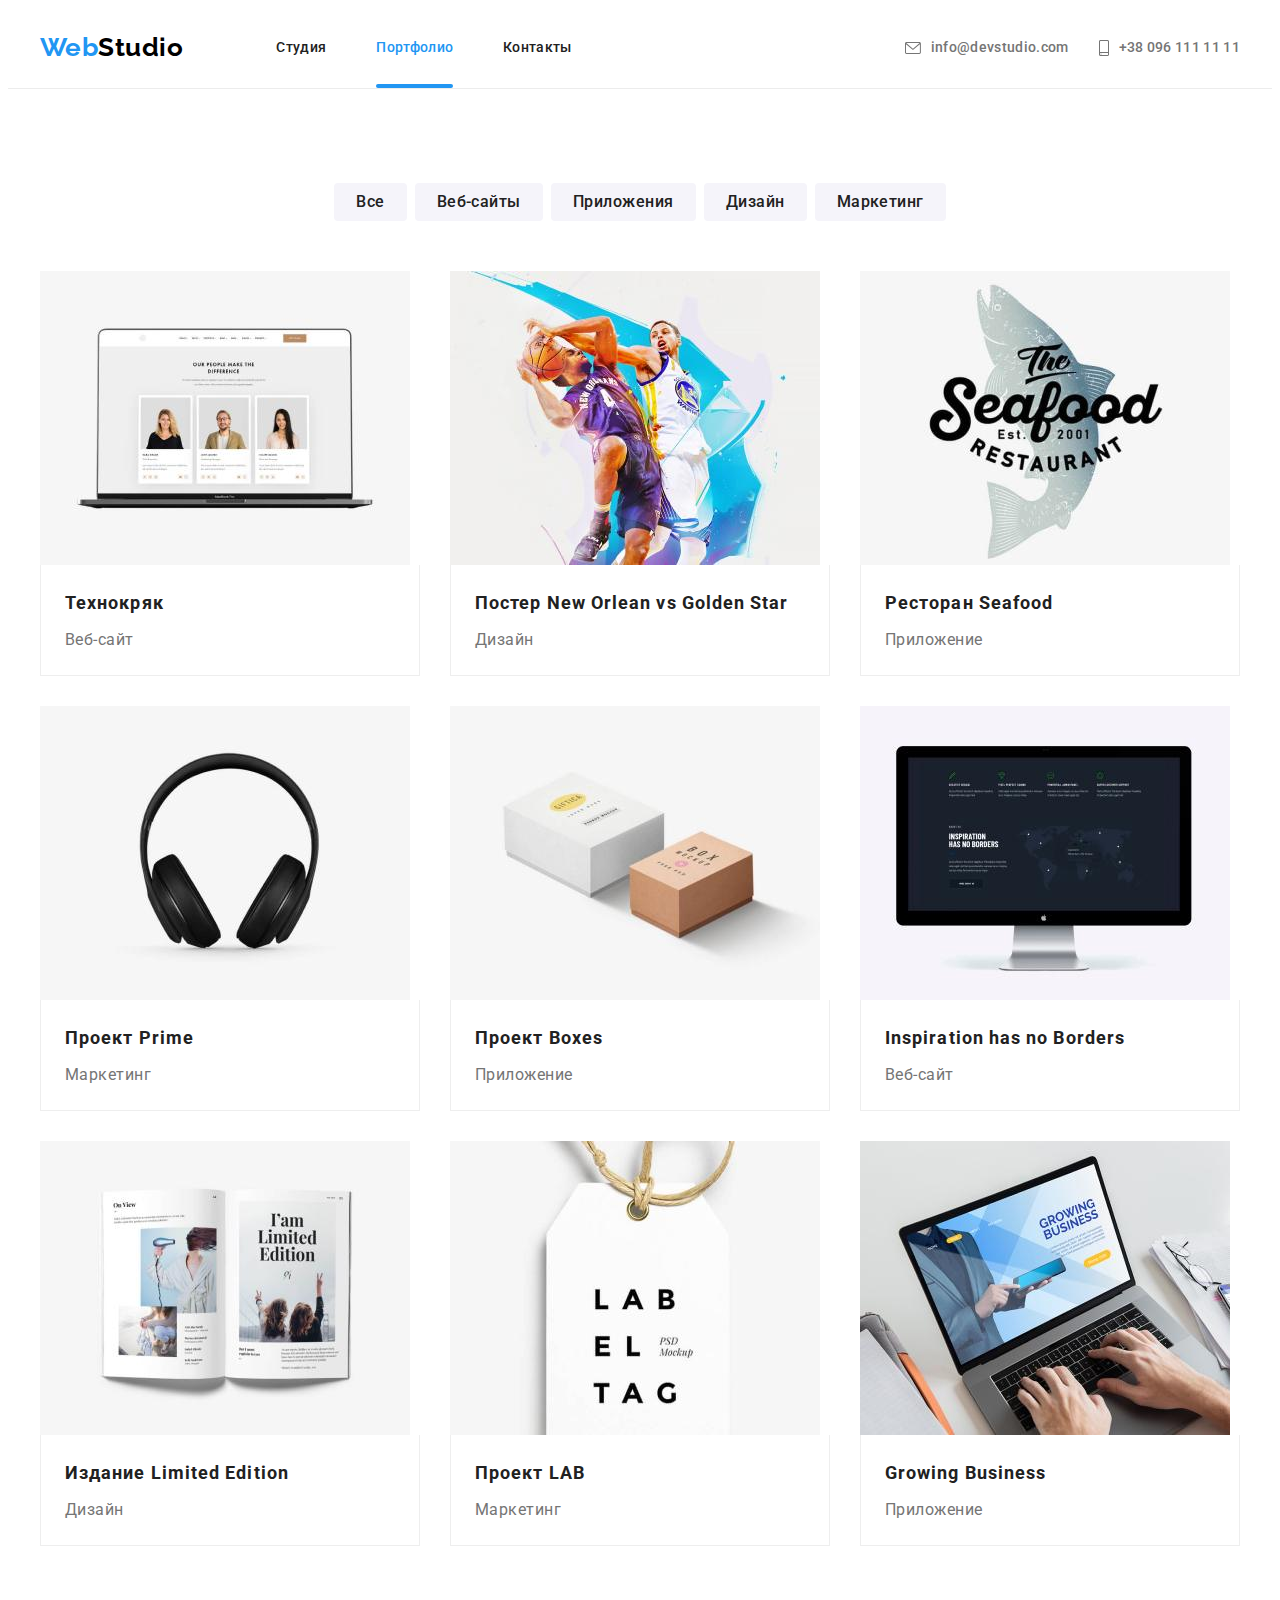
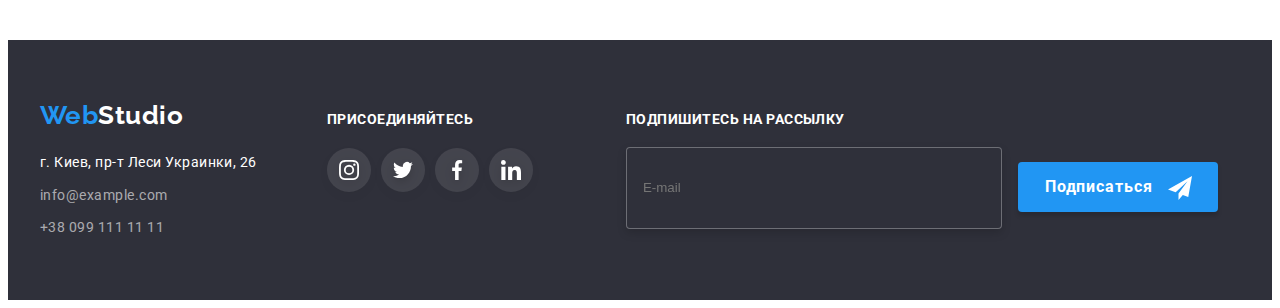
==== portfolio.html @ c78af111 "Добавлены стартовые файлы проекта" ====
<!DOCTYPE html>
<html lang="ru">
  <head>
    <meta charset="UTF-8" />
    <meta http-equiv="X-UA-Compatible" content="IE=edge" />
    <meta name="viewport" content="width=device-width, initial-scale=1.0" />
    <title>Portfolio</title>

    <link rel="preconnect" href="https://fonts.googleapis.com" />
    <link rel="preconnect" href="https://fonts.gstatic.com" crossorigin />
    <link
      href="https://fonts.googleapis.com/css2?family=Raleway:wght@700&family=Roboto:wght@400;500;700;900&display=swap"
      rel="stylesheet"
    />
    <link
      rel="stylesheet"
      href="https://cdnjs.cloudflare.com/ajax/libs/modern-normalize/1.1.0/modern-normalize.min.css"
      integrity="sha512-wpPYUAdjBVSE4KJnH1VR1HeZfpl1ub8YT/NKx4PuQ5NmX2tKuGu6U/JRp5y+Y8XG2tV+wKQpNHVUX03MfMFn9Q=="
      crossorigin="anonymous"
      referrerpolicy="no-referrer"
    />
    <link rel="stylesheet" href="./css/main.min.css" />
  </head>

  <body>
    <!--Header section-->
    <header class="header">
      <div class="header__container container">
        <!--Navbar-->
        <nav class="header__nav">
          <a class="logo" href="./index.html" lang="en"
            >Web<span class="logo__span">Studio</span></a
          >

          <ul class="site-nav">
            <li class="site-nav__item">
              <a class="site-nav__link" href="./index.html">Студия</a>
            </li>

            <li class="site-nav__item">
              <a
                class="site-nav__link site-nav__link--current"
                href="./portfolio.html"
                >Портфолио</a
              >
            </li>

            <li class="site-nav__item">
              <a class="site-nav__link" href="">Контакты</a>
            </li>
          </ul>
        </nav>
        <!--Header contacts-->
        <ul class="contacts">
          <li class="contacts__item">
            <a class="contacts__link" href="mailto:info@devstudio.com">
              <svg class="contacts__icon" width="16" height="12">
                <use href="./images/icons.svg#icon-envelope"></use>
              </svg>
              info@devstudio.com
            </a>
          </li>

          <li class="contacts__item">
            <a class="contacts__link" href="tel:+380961111111">
              <svg class="contacts__icon" width="10" height="16">
                <use href="./images/icons.svg#icon-smartphone"></use>
              </svg>
              +38 096 111 11 11</a
            >
          </li>
        </ul>
      </div>
    </header>

    <!--Main-->
    <main>
      <section class="section">
        <div class="container">
          <h1 class="section__title section__title--hidden">Портфолио</h1>

          <ul class="filters">
            <li class="filters__item">
              <button type="button" class="filters__btn">Все</button>
            </li>

            <li class="filters__item">
              <button type="button" class="filters__btn">Веб-сайты</button>
            </li>

            <li class="filters__item">
              <button type="button" class="filters__btn">Приложения</button>
            </li>

            <li class="filters__item">
              <button type="button" class="filters__btn">Дизайн</button>
            </li>

            <li class="filters__item">
              <button type="button" class="filters__btn">Маркетинг</button>
            </li>
          </ul>

          <ul class="card-set">
            <li class="card-set__item">
              <a class="card-set__link" href="#">
                <article class="card">
                  <div class="card__thumb">
                    <img
                      src="./images/technokriak.jpg"
                      alt="Ноутбук, демонстрирующий веб-сайт"
                      width="370"
                      height="294"
                    />
                    <div class="card__overlay">
                      <p>
                        Технокряк это современная площадка распространения
                        коронавируса. Компании используют эту платформу для
                        цифрового шпионажа и атак на защищённые сервера
                        конкурентов.
                      </p>
                    </div>
                  </div>

                  <div class="card__meta">
                    <h2 class="card__project-name">Технокряк</h2>
                    <p class="card__project-type">Веб-сайт</p>
                  </div>
                </article>
              </a>
            </li>

            <li class="card-set__item">
              <a class="card-set__link" href="#">
                <article class="card">
                  <div class="card__thumb">
                    <img
                      src="./images/poster.jpg"
                      alt="Постер с баскетболистами"
                      width="370"
                      height="294"
                    />
                    <div class="card__overlay">
                      <p>
                        Технокряк это современная площадка распространения
                        коронавируса. Компании используют эту платформу для
                        цифрового шпионажа и атак на защищённые сервера
                        конкурентов.
                      </p>
                    </div>
                  </div>

                  <div class="card__meta">
                    <h2 class="card__project-name">
                      Постер New Orlean vs Golden Star
                    </h2>
                    <p class="card__project-type">Дизайн</p>
                  </div>
                </article>
              </a>
            </li>

            <li class="card-set__item">
              <a class="card-set__link" href="#">
                <article class="card">
                  <div class="card__thumb">
                    <img
                      src="./images/seafood_restaurant.jpg"
                      alt="Эмблема ресторана Seafood"
                      width="370"
                      height="294"
                    />
                    <div class="card__overlay">
                      <p>
                        Технокряк это современная площадка распространения
                        коронавируса. Компании используют эту платформу для
                        цифрового шпионажа и атак на защищённые сервера
                        конкурентов.
                      </p>
                    </div>
                  </div>

                  <div class="card__meta">
                    <h2 class="card__project-name">Ресторан Seafood</h2>
                    <p class="card__project-type">Приложение</p>
                  </div>
                </article>
              </a>
            </li>

            <li class="card-set__item">
              <a class="card-set__link" href="#">
                <article class="card">
                  <div class="card__thumb">
                    <img
                      src="./images/haedphones.jpg"
                      alt="Мониторные наушники"
                      width="370"
                      height="294"
                    />
                    <div class="card__overlay">
                      <p>
                        Технокряк это современная площадка распространения
                        коронавируса. Компании используют эту платформу для
                        цифрового шпионажа и атак на защищённые сервера
                        конкурентов.
                      </p>
                    </div>
                  </div>

                  <div class="card__meta">
                    <h2 class="card__project-name">Проект Prime</h2>
                    <p class="card__project-type">Маркетинг</p>
                  </div>
                </article>
              </a>
            </li>

            <li class="card-set__item">
              <a class="card-set__link" href="#">
                <article class="card">
                  <div class="card__thumb">
                    <img
                      src="./images/boxes.jpg"
                      alt="Сет из коробок"
                      width="370"
                      height="294"
                    />
                    <div class="card__overlay">
                      <p>
                        Технокряк это современная площадка распространения
                        коронавируса. Компании используют эту платформу для
                        цифрового шпионажа и атак на защищённые сервера
                        конкурентов.
                      </p>
                    </div>
                  </div>

                  <div class="card__meta">
                    <h2 class="card__project-name">Проект Boxes</h2>
                    <p class="card__project-type">Приложение</p>
                  </div>
                </article>
              </a>
            </li>

            <li class="card-set__item">
              <a class="card-set__link" href="#">
                <article class="card">
                  <div class="card__thumb">
                    <img
                      src="./images/display.jpg"
                      alt="Беспроводной монитор Apple"
                      width="370"
                      height="294"
                    />
                    <div class="card__overlay">
                      <p>
                        Технокряк это современная площадка распространения
                        коронавируса. Компании используют эту платформу для
                        цифрового шпионажа и атак на защищённые сервера
                        конкурентов.
                      </p>
                    </div>
                  </div>

                  <div class="card__meta">
                    <h2 class="card__project-name">
                      Inspiration has no Borders
                    </h2>
                    <p class="card__project-type">Веб-сайт</p>
                  </div>
                </article>
              </a>
            </li>

            <li class="card-set__item">
              <a class="card-set__link" href="#">
                <article class="card">
                  <div class="card__thumb">
                    <img
                      src="./images/magazine.jpg"
                      alt="Страницы журнала"
                      width="370"
                      height="294"
                    />
                    <div class="card__overlay">
                      <p>
                        Технокряк это современная площадка распространения
                        коронавируса. Компании используют эту платформу для
                        цифрового шпионажа и атак на защищённые сервера
                        конкурентов.
                      </p>
                    </div>
                  </div>

                  <div class="card__meta">
                    <h2 class="card__project-name">Издание Limited Edition</h2>
                    <p class="card__project-type">Дизайн</p>
                  </div>
                </article>
              </a>
            </li>

            <li class="card-set__item">
              <a class="card-set__link" href="#">
                <article class="card">
                  <div class="card__thumb">
                    <img
                      src="./images/label.jpg"
                      alt="Этикетка Label tag"
                      width="370"
                      height="294"
                    />
                    <div class="card__overlay">
                      <p>
                        Технокряк это современная площадка распространения
                        коронавируса. Компании используют эту платформу для
                        цифрового шпионажа и атак на защищённые сервера
                        конкурентов.
                      </p>
                    </div>
                  </div>

                  <div class="card__meta">
                    <h2 class="card__project-name">Проект LAB</h2>
                    <p class="card__project-type">Маркетинг</p>
                  </div>
                </article>
              </a>
            </li>

            <li class="card-set__item">
              <a class="card-set__link" href="#">
                <article class="card">
                  <div class="card__thumb">
                    <img
                      src="./images/laptop.jpg"
                      alt="Ноутбук, демонстрирующий веб-сайт Growing Business"
                      width="370"
                      height="294"
                    />
                    <div class="card__overlay">
                      <p>
                        Технокряк это современная площадка распространения
                        коронавируса. Компании используют эту платформу для
                        цифрового шпионажа и атак на защищённые сервера
                        конкурентов.
                      </p>
                    </div>
                  </div>

                  <div class="card__meta">
                    <h2 class="card__project-name">Growing Business</h2>
                    <p class="card__project-type">Приложение</p>
                  </div>
                </article>
              </a>
            </li>
          </ul>
        </div>
      </section>
    </main>

    <!--Footer section-->
    <footer class="footer">
      <div class="footer__container container">
        <div class="footer__address">
          <a class="footer__logo logo" href="./index.html" lang="en"
            >Web<span class="logo__span logo__span--white">Studio</span></a
          >

          <address class="address">
            г. Киев, пр-т Леси Украинки, 26 <br />
            <a class="address__link" href="mailto:info@example.com"
              >info@example.com</a
            >
            <a class="address__link" href="tel:+380991111111"
              >+38 099 111 11 11</a
            >
          </address>
        </div>

        <div class="appeal-container">
          <b class="appeal-container__title">Присоединяйтесь</b>

          <ul class="networks">
            <li class="networks__item--shadow">
              <a
                class="networks__link"
                href=""
                aria-label="Ссылка на Instagram"
              >
                <svg class="networks__icon--white" width="20" height="20">
                  <use href="./images/icons.svg#icon-instagram"></use>
                </svg>
              </a>
            </li>

            <li class="networks__item--shadow">
              <a class="networks__link" href="" aria-label="Ссылка на Twitter">
                <svg class="networks__icon--white" width="20" height="20">
                  <use href="./images/icons.svg#icon-twitter"></use>
                </svg>
              </a>
            </li>

            <li class="networks__item--shadow">
              <a class="networks__link" href="" aria-label="Ссылка на Facebook">
                <svg class="networks__icon--white" width="20" height="20">
                  <use href="./images/icons.svg#icon-fb"></use>
                </svg>
              </a>
            </li>

            <li class="networks__item--shadow">
              <a class="networks__link" href="" aria-label="Ссылка на Linkedin">
                <svg class="networks__icon--white" width="20" height="20">
                  <use href="./images/icons.svg#icon-linkedin"></use>
                </svg>
              </a>
            </li>
          </ul>
        </div>

        <div>
          <form class="footer-form">
            <label for="email" class="footer-form__label"
              >Подпишитесь на рассылку</label
            ><br />
            <input
              type="email"
              name="email"
              placeholder="E-mail"
              class="footer-form__input"
            />
            <button class="btn" type="submit">
              Подписаться
              <svg class="btn__icon" width="24" height="24">
                <use href="./images/icons.svg#icon-send"></use>
              </svg>
            </button>
          </form>
        </div>
      </div>
    </footer>
  </body>
</html>
---- css/main.min.css ----
body{background-color:#fff;color:#212121;font-family:"Roboto",sans-serif;font-weight:400;font-size:16px;letter-spacing:0.03em}h2,h3,ul,p{margin:0;padding:0}img{display:block;max-width:100%;height:auto}.container,.header__container,.footer__container{width:1200px;padding:0 15px;margin:0 auto}.features,.duties,.team,.clients,.filters,.card-set,.site-nav,.contacts,.networks{list-style-type:none}.address__link,.logo,.footer__logo,.site-nav__link,.site-nav__link--current,.contacts__link{text-decoration:none;cursor:pointer;font-size:14px;-webkit-transition:color 250ms cubic-bezier(0.4, 0, 0.2, 1);transition:color 250ms cubic-bezier(0.4, 0, 0.2, 1)}.address__link:hover,.logo:hover,.footer__logo:hover,.site-nav__link:hover,.site-nav__link--current:hover,.contacts__link:hover,.address__link:focus,.logo:focus,.footer__logo:focus,.site-nav__link:focus,.site-nav__link--current:focus,.contacts__link:focus{color:#2196f3}.btn,.btn--flex,.filters__btn{display:inline-block;background-color:#2196f3;color:#fff;font-family:inherit;font-size:inherit;cursor:pointer;border:1px solid transparent;border-radius:4px}.header{border-bottom:1px solid #ececec}.header__container{display:-webkit-box;display:-ms-flexbox;display:flex;-webkit-box-align:center;-ms-flex-align:center;align-items:center}.header__nav{display:-webkit-box;display:-ms-flexbox;display:flex;-webkit-box-align:center;-ms-flex-align:center;align-items:center}.hero{background-color:#c4c4c4;background-image:-webkit-gradient(linear, left top, right top, from(rgba(47,48,58,0.4)), to(rgba(47,48,58,0.4))),url("../images/background-image.jpg");background-image:linear-gradient(to right, rgba(47,48,58,0.4), rgba(47,48,58,0.4)),url("../images/background-image.jpg");border:1px solid #000000;background-repeat:no-repeat;background-size:cover;background-position:center;height:600px;max-width:1600px;margin:0 auto;color:#fff;text-align:center;padding:200px 0}.hero__title{font-weight:900;font-size:44px;letter-spacing:0.06em;text-transform:uppercase;line-height:1.36;margin-top:0px;margin-bottom:30px}.features{display:-webkit-box;display:-ms-flexbox;display:flex;margin-left:calc(-1 * 30px)}.features__item{-ms-flex-preferred-size:calc(100% / 4 - 30px);flex-basis:calc(100% / 4 - 30px);margin-left:30px}.features__icon{display:-webkit-box;display:-ms-flexbox;display:flex;-webkit-box-align:center;-ms-flex-align:center;align-items:center;-webkit-box-pack:center;-ms-flex-pack:center;justify-content:center;height:120px;background-color:#f5f4fa;border-radius:4px;margin-bottom:30px}.features__title{text-transform:uppercase;font-weight:700;font-size:14px;line-height:1.14;margin-bottom:10px}.features__text{color:#757575;font-weight:400;font-size:14px;line-height:1.71;margin-top:0}.duties{display:-webkit-box;display:-ms-flexbox;display:flex;margin-left:calc(-1 * 30px)}.duties__item{-ms-flex-preferred-size:calc(100% / 3 - 30px);flex-basis:calc(100% / 3 - 30px);margin-left:30px}.duties__image{position:relative;-webkit-filter:drop-shadow(0px 4px 4px rgba(0,0,0,0.25));filter:drop-shadow(0px 4px 4px rgba(0,0,0,0.25))}.duties__meta{display:-webkit-box;display:-ms-flexbox;display:flex;-webkit-box-align:center;-ms-flex-align:center;align-items:center;-webkit-box-pack:center;-ms-flex-pack:center;justify-content:center;position:absolute;width:100%;height:70px;bottom:0;background-color:rgba(47,48,58,0.8);color:#fff}.duties__name{text-transform:uppercase;font-weight:700;font-size:14px;line-height:1.17}.team{display:-webkit-box;display:-ms-flexbox;display:flex;margin-left:calc(-1 * 30px)}.team__item{-ms-flex-preferred-size:calc(100% / 4 - 30px);flex-basis:calc(100% / 4 - 30px);margin-left:30px;background-color:#fff;-webkit-box-shadow:0px 1px 3px rgba(0,0,0,0.12),0px 1px 1px rgba(0,0,0,0.14),0px 2px 1px rgba(0,0,0,0.2);box-shadow:0px 1px 3px rgba(0,0,0,0.12),0px 1px 1px rgba(0,0,0,0.14),0px 2px 1px rgba(0,0,0,0.2);border-radius:0px 0px 4px 4px}.team-member__meta{padding:30px 32px;text-align:center}.team-member__name{font-weight:500;font-size:16px;line-height:1.18;margin-bottom:10px}.team-member__position{color:#757575;line-height:1.18;margin-top:0;margin-bottom:16px}.clients{display:-webkit-box;display:-ms-flexbox;display:flex;-webkit-box-pack:justify;-ms-flex-pack:justify;justify-content:space-between}.clients__link{display:-webkit-box;display:-ms-flexbox;display:flex;-webkit-box-align:center;-ms-flex-align:center;align-items:center;-webkit-box-pack:center;-ms-flex-pack:center;justify-content:center;width:170px;height:92px;border:1px solid #afb1b8;border-radius:4px;color:#afb1b8;-webkit-transition:border-color 250ms cubic-bezier(0.4, 0, 0.2, 1);transition:border-color 250ms cubic-bezier(0.4, 0, 0.2, 1)}.clients__link:hover,.clients__link:focus{border-color:#2196f3}.clients__icon{fill:currentColor;-webkit-transition:fill 250ms cubic-bezier(0.4, 0, 0.2, 1);transition:fill 250ms cubic-bezier(0.4, 0, 0.2, 1)}.clients__link:hover .clients__icon,.clients__link:focus .clients__icon{fill:#2196f3}.footer{background-color:#2f303a;color:#fff;padding:60px 0}.footer__container{display:-webkit-box;display:-ms-flexbox;display:flex;-webkit-box-align:baseline;-ms-flex-align:baseline;align-items:baseline}.footer__address{margin-right:70px}.address{font-size:14px;line-height:1.71;font-style:normal}.address__link{display:block;color:rgba(255,255,255,0.6);margin-top:9px}.appeal-container{display:-webkit-box;display:-ms-flexbox;display:flex;-webkit-box-orient:vertical;-webkit-box-direction:normal;-ms-flex-direction:column;flex-direction:column;-ms-flex-line-pack:justify;align-content:space-between;width:206px;margin-right:93px}.appeal-container__title{display:inline-block;text-transform:uppercase;line-height:1.14;font-size:14px;margin-bottom:20px}.footer-form__label{display:block;text-transform:uppercase;line-height:1.14;font-weight:700;font-size:14px}.footer-form__input{display:inline-block;line-height:1.25;width:358px;height:50px;padding:15px 0px 15px 16px;margin-right:12px;border:1px solid rgba(255,255,255,0.3);-webkit-filter:drop-shadow(0px 4px 4px rgba(0,0,0,0.15));filter:drop-shadow(0px 4px 4px rgba(0,0,0,0.15));border-radius:4px;background-color:#2f303a;color:rgba(255,255,255,0.6);-webkit-transition:border 250ms cubic-bezier(0.4, 0, 0.2, 1);transition:border 250ms cubic-bezier(0.4, 0, 0.2, 1)}.footer-form__input:focus,.footer-form__input:hover{border:1px solid #2196f3}.filters{display:-webkit-box;display:-ms-flexbox;display:flex;margin-bottom:50px;-webkit-box-pack:center;-ms-flex-pack:center;justify-content:center}.filters__item:not(:last-child){margin-right:8px}.card-set{display:-webkit-box;display:-ms-flexbox;display:flex;-ms-flex-wrap:wrap;flex-wrap:wrap;margin-left:calc(-1 * 30px);margin-top:calc(-1 * 30px)}.card-set__item{-ms-flex-preferred-size:calc(100% / 3 - 30px);flex-basis:calc(100% / 3 - 30px);margin-left:30px;margin-top:30px;-webkit-transition-property:border, -webkit-box-shadow;transition-property:border, -webkit-box-shadow;transition-property:box-shadow, border;transition-property:box-shadow, border, -webkit-box-shadow;-webkit-transition-timing-function:cubic-bezier(0.4, 0, 0.2, 1);transition-timing-function:cubic-bezier(0.4, 0, 0.2, 1);-webkit-transition-duration:250ms;transition-duration:250ms}.card-set__item:hover,.card-set__item:focus{border:1px solid #eee;-webkit-box-sizing:border-box;box-sizing:border-box;-webkit-box-shadow:0px 1px 1px rgba(0,0,0,0.12),0px 4px 4px rgba(0,0,0,0.06),1px 4px 6px rgba(0,0,0,0.16);box-shadow:0px 1px 1px rgba(0,0,0,0.12),0px 4px 4px rgba(0,0,0,0.06),1px 4px 6px rgba(0,0,0,0.16)}.card-set__link{text-decoration:none}.card__thumb{position:relative;display:-webkit-box;display:-ms-flexbox;display:flex;overflow:hidden}.card__overlay{display:block;font-size:18px;line-height:1.55;position:absolute;padding:63px 24px;width:100%;height:100%;background-color:rgba(33,150,243,0.9);color:#fff;-webkit-transform:translateY(100%);transform:translateY(100%);-webkit-transition:-webkit-transform 250ms cubic-bezier(0.4, 0, 0.2, 1);transition:-webkit-transform 250ms cubic-bezier(0.4, 0, 0.2, 1);transition:transform 250ms cubic-bezier(0.4, 0, 0.2, 1);transition:transform 250ms cubic-bezier(0.4, 0, 0.2, 1), -webkit-transform 250ms cubic-bezier(0.4, 0, 0.2, 1)}.card-set__link:hover .card__overlay,.card-set__link:focus .card__overlay{-webkit-transform:translateY(0);transform:translateY(0)}.card__meta{padding:20px 24px;border:1px solid #eee;border-top:none}.card__project-name{color:#212121;font-size:18px;line-height:2;font-weight:700;letter-spacing:0.06em;margin-bottom:4px}.card__project-type{color:#757575;line-height:1.87}.logo,.footer__logo{display:inline-block;color:#2196f3;font-family:"Raleway",sans-serif;font-weight:700;font-size:26px;line-height:1.19;padding-top:24px;padding-bottom:25px;margin-right:93px}.logo__span{color:#000000}.logo__span--white{color:#fff}.footer__logo{padding:0;margin:0 0 20px}.site-nav{display:-webkit-box;display:-ms-flexbox;display:flex;letter-spacing:0.02em;font-weight:500;line-height:1.14}.site-nav__link,.site-nav__link--current{display:-webkit-box;display:-ms-flexbox;display:flex;padding:32px 0;color:inherit;text-transform:capitalize}.site-nav__link--current{color:#2196f3}.site-nav__link--current::after{content:"";position:absolute;width:100%;height:4px;border-radius:2px;background-color:#2196f3;top:76px}.site-nav__item{position:relative;margin-left:50px}.site-nav__item:first-child{margin-left:0}.contacts{display:-webkit-box;display:-ms-flexbox;display:flex;letter-spacing:0.02em;font-weight:500;line-height:1.14;margin-left:auto}.contacts__link{display:-webkit-box;display:-ms-flexbox;display:flex;-webkit-box-align:center;-ms-flex-align:center;align-items:center;padding:32px 0;color:#757575}.contacts__item{display:-webkit-box;display:-ms-flexbox;display:flex;-webkit-box-align:center;-ms-flex-align:center;align-items:center;margin-left:30px}.contacts__icon{margin-right:10px;fill:currentColor}.section,.section--nopadding,.section--withbg{padding-top:94px;padding-bottom:94px}.section--nopadding{padding-top:0}.section--withbg{background-color:#f5f4fa}.section__title,.section__title--shadow{font-weight:700;font-size:36px;line-height:1.17;text-align:center;margin-bottom:50px}.section__title--hidden{display:none}.section__title--shadow{-webkit-filter:drop-shadow(0px 4px 4px rgba(0,0,0,0.25));filter:drop-shadow(0px 4px 4px rgba(0,0,0,0.25))}.btn,.btn--flex{font-weight:700;line-height:1.875;text-align:center;letter-spacing:0.06em;-webkit-box-shadow:0px 4px 4px rgba(0,0,0,0.15);box-shadow:0px 4px 4px rgba(0,0,0,0.15);min-width:200px;height:50px;-webkit-transition:background-color 250ms cubic-bezier(0.4, 0, 0.2, 1);transition:background-color 250ms cubic-bezier(0.4, 0, 0.2, 1)}.btn:hover,.btn--flex:hover,.btn:focus,.btn--flex:focus{background-color:#188ce8}.btn__icon{margin-left:10px;vertical-align:middle;fill:#fff}.btn--flex{display:-webkit-box;display:-ms-flexbox;display:flex;-webkit-box-align:center;-ms-flex-align:center;align-items:center;-webkit-box-pack:center;-ms-flex-pack:center;justify-content:center;margin-left:auto;margin-right:auto}.close-modal-btn{display:-webkit-box;display:-ms-flexbox;display:flex;-webkit-box-align:center;-ms-flex-align:center;align-items:center;-webkit-box-pack:center;-ms-flex-pack:center;justify-content:center;position:absolute;top:8px;right:8px;width:30px;height:30px;background:#fff;border:1px solid rgba(0,0,0,0.1);border-radius:50%;cursor:pointer}.close-modal-btn__icon{fill:#212121;-webkit-transition:fill 250ms cubic-bezier(0.4, 0, 0.2, 1);transition:fill 250ms cubic-bezier(0.4, 0, 0.2, 1)}.close-modal-btn:hover .close-modal-btn__icon,.close-modal-btn:focus .close-modal-btn__icon{fill:#2196f3}.filters__btn{font-weight:500;text-align:center;letter-spacing:inherit;color:inherit;line-height:1.62;background-color:#f5f4fa;padding:6px 22px;border:transparent;-webkit-transition-property:background-color, color, -webkit-box-shadow;transition-property:background-color, color, -webkit-box-shadow;transition-property:background-color, color, box-shadow;transition-property:background-color, color, box-shadow, -webkit-box-shadow;-webkit-transition-timing-function:cubic-bezier(0.4, 0, 0.2, 1);transition-timing-function:cubic-bezier(0.4, 0, 0.2, 1);-webkit-transition-duration:250ms;transition-duration:250ms}.filters__btn:hover,.filters__btn:focus{background-color:#2196f3;color:#fff;-webkit-box-shadow:0px 3px 1px rgba(0,0,0,0.1),0px 1px 2px rgba(0,0,0,0.08),0px 2px 2px rgba(0,0,0,0.12);box-shadow:0px 3px 1px rgba(0,0,0,0.1),0px 1px 2px rgba(0,0,0,0.08),0px 2px 2px rgba(0,0,0,0.12)}.networks{display:-webkit-box;display:-ms-flexbox;display:flex;-webkit-box-pack:justify;-ms-flex-pack:justify;justify-content:space-between}.networks__item,.networks__item--shadow{border-radius:50%}.networks__item--shadow{background-color:rgba(255,255,255,0.1);-webkit-filter:drop-shadow(0px 4px 4px rgba(0,0,0,0.25));filter:drop-shadow(0px 4px 4px rgba(0,0,0,0.25))}.networks__link{display:-webkit-box;display:-ms-flexbox;display:flex;-webkit-box-align:center;-ms-flex-align:center;align-items:center;-webkit-box-pack:center;-ms-flex-pack:center;justify-content:center;height:44px;width:44px;color:#afb1b8;border-radius:50%;-webkit-transition:background-color 250ms cubic-bezier(0.4, 0, 0.2, 1);transition:background-color 250ms cubic-bezier(0.4, 0, 0.2, 1)}.networks__link:hover,.networks__link:focus{background-color:#2196f3}.networks__icon,.networks__icon--white{fill:currentColor;-webkit-transition:fill 250ms cubic-bezier(0.4, 0, 0.2, 1);transition:fill 250ms cubic-bezier(0.4, 0, 0.2, 1)}.networks__icon--white{fill:#fff}.networks__link:hover .networks__icon,.networks__link:hover .networks__icon--white,.networks__link:focus .networks__icon,.networks__link:focus .networks__icon--white{fill:#fff}.backdrop{position:fixed;top:0;left:0;width:100%;height:100%;background:rgba(0,0,0,0.2);visibility:visible;opacity:1;-webkit-transition:visibility 250ms cubic-bezier(0.4, 0, 0.2, 1),opacity 250ms cubic-bezier(0.4, 0, 0.2, 1);transition:visibility 250ms cubic-bezier(0.4, 0, 0.2, 1),opacity 250ms cubic-bezier(0.4, 0, 0.2, 1)}.backdrop--is-hidden{opacity:0;pointer-events:none;visibility:hidden}.backdrop--is-hidden .modal{-webkit-transform:translate(-50%, -50%) scale(0);transform:translate(-50%, -50%) scale(0);opacity:0}.modal{position:absolute;top:50%;left:50%;width:528px;min-height:581px;padding:40px;background:#fff;-webkit-box-shadow:0px 1px 3px rgba(0,0,0,0.12),0px 1px 1px rgba(0,0,0,0.14),0px 2px 1px rgba(0,0,0,0.2);box-shadow:0px 1px 3px rgba(0,0,0,0.12),0px 1px 1px rgba(0,0,0,0.14),0px 2px 1px rgba(0,0,0,0.2);border-radius:4px;-webkit-transform:translate(-50%, -50%) scale(1);transform:translate(-50%, -50%) scale(1);opacity:1;-webkit-transition:opacity 250ms cubic-bezier(0.4, 0, 0.2, 1),-webkit-transform 250ms cubic-bezier(0.4, 0, 0.2, 1);transition:opacity 250ms cubic-bezier(0.4, 0, 0.2, 1),-webkit-transform 250ms cubic-bezier(0.4, 0, 0.2, 1);transition:transform 250ms cubic-bezier(0.4, 0, 0.2, 1),opacity 250ms cubic-bezier(0.4, 0, 0.2, 1);transition:transform 250ms cubic-bezier(0.4, 0, 0.2, 1),opacity 250ms cubic-bezier(0.4, 0, 0.2, 1),-webkit-transform 250ms cubic-bezier(0.4, 0, 0.2, 1)}.modal__title{font-weight:700;font-size:20px;margin-bottom:12px;letter-spacing:0.03em;line-height:1.15;color:#212121}.modal-form{margin-top:12px}.modal-form__input,.modal-form__textarea{height:40px;width:100%;margin-top:4px;padding:0 10px 0 42px;border:1px solid rgba(33,33,33,0.2);border-radius:4px;cursor:pointer;color:#212121;-webkit-transition:border 250ms cubic-bezier(0.4, 0, 0.2, 1);transition:border 250ms cubic-bezier(0.4, 0, 0.2, 1)}.modal-form__input:focus,.modal-form__textarea:focus,.modal-form__input:hover,.modal-form__textarea:hover{outline:transparent;border:1px solid #2196f3}.modal-form__box{display:block;font-size:12px;margin-bottom:10px;line-height:1.17;letter-spacing:0.01em;color:#757575;position:relative}.modal-form__icon{display:block;position:absolute;top:50%;left:12px;fill:#212121;-webkit-transition:fill 250ms cubic-bezier(0.4, 0, 0.2, 1);transition:fill 250ms cubic-bezier(0.4, 0, 0.2, 1)}.modal-form__input:focus+.modal-form__icon,.modal-form__textarea:focus+.modal-form__icon,.modal-form__input:hover+.modal-form__icon,.modal-form__textarea:hover+.modal-form__icon{fill:#2196f3}.modal-form__textarea{font-family:inherit;height:120px;resize:none;padding:12px 16px}.modal-form__textarea::-webkit-input-placeholder{color:rgba(117,117,117,0.5);font-size:12px;line-height:1.17;letter-spacing:0.01em}.modal-form__textarea:-ms-input-placeholder{color:rgba(117,117,117,0.5);font-size:12px;line-height:1.17;letter-spacing:0.01em}.modal-form__textarea::-ms-input-placeholder{color:rgba(117,117,117,0.5);font-size:12px;line-height:1.17;letter-spacing:0.01em}.modal-form__textarea::placeholder{color:rgba(117,117,117,0.5);font-size:12px;line-height:1.17;letter-spacing:0.01em}.modal-form__policy-box{width:100%;display:-webkit-inline-box;display:-ms-inline-flexbox;display:inline-flex;-webkit-box-align:center;-ms-flex-align:center;align-items:center;-webkit-box-pack:center;-ms-flex-pack:center;justify-content:center;margin-top:8px;margin-bottom:30px;font-size:14px;line-height:1.71;letter-spacing:0.03em;color:#757575;-webkit-filter:drop-shadow(0px 4px 4px rgba(0,0,0,0.25));filter:drop-shadow(0px 4px 4px rgba(0,0,0,0.25))}.modal-form__checkbox{position:absolute;margin-right:8px;width:1px;height:1px;border:0;padding:0;clip:rect(0 0 0 0);overflow:hidden}.modal-form__checkbox-icon{display:-webkit-box;display:-ms-flexbox;display:flex;-webkit-box-align:center;-ms-flex-align:center;align-items:center;-webkit-box-pack:center;-ms-flex-pack:center;justify-content:center;width:16px;height:15px;border:2px solid #212121;border-radius:2px;margin-right:7px;fill:transparent}.modal-form__checkbox:checked+.modal-form__checkbox-icon{background-color:#2196f3;border:2px solid #2196f3;border-radius:2px}.modal-form__checkbox:checked+.modal-form__checkbox-icon{fill:#fff}.modal-form__agreement-link{color:#2196f3}
/*# sourceMappingURL=main.min.css.map */
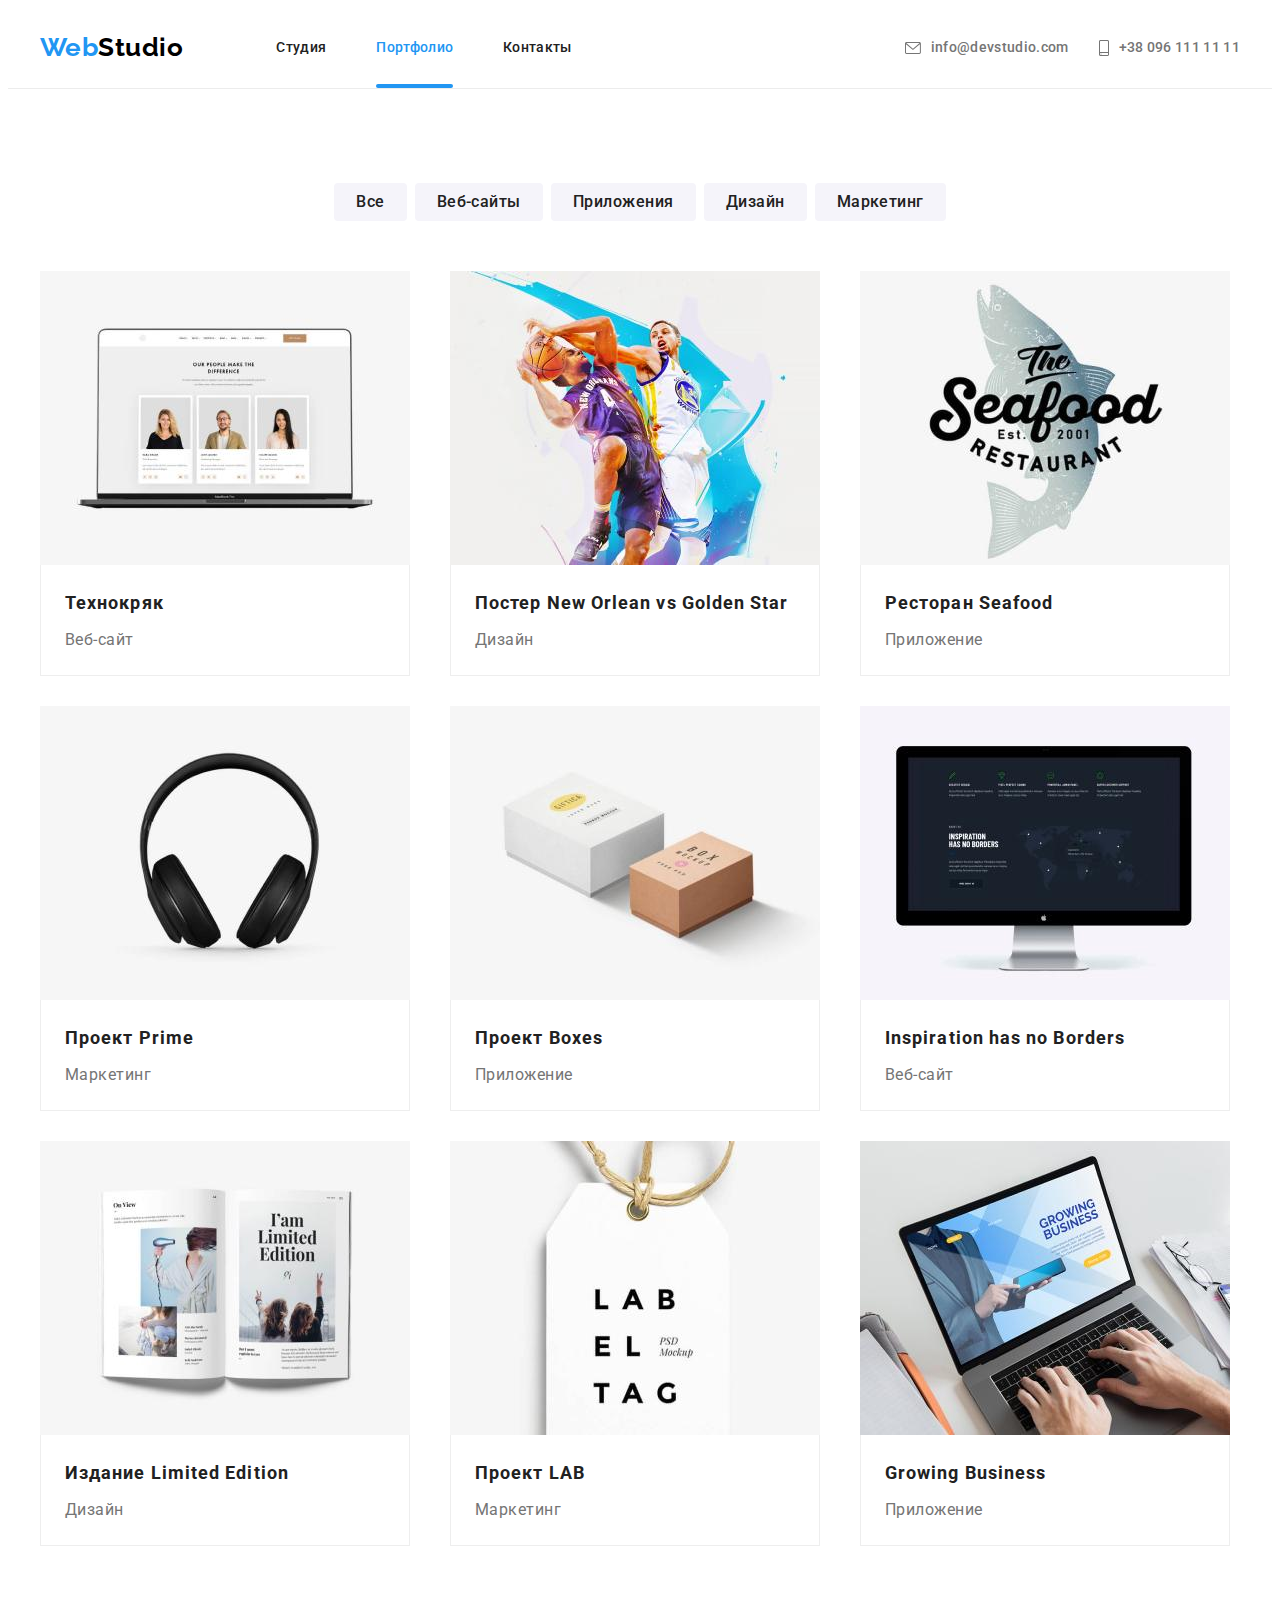
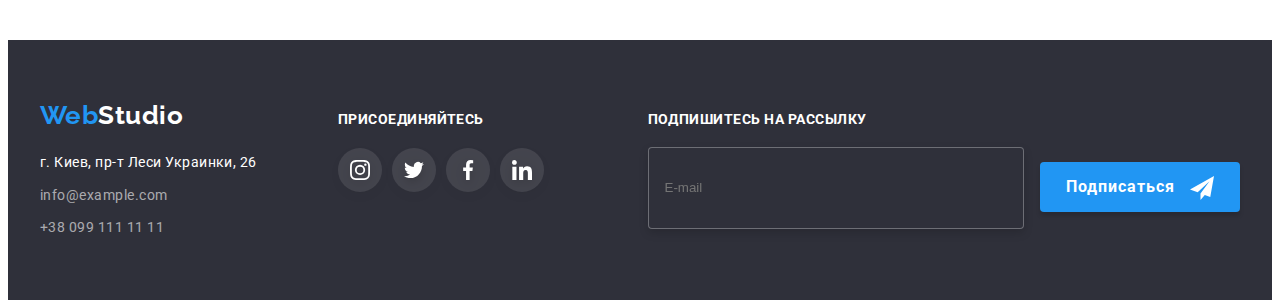
==== commit 93779738: "Add portfolio file" ====
--- a/portfolio.html
+++ b/portfolio.html
@@ -22,54 +22,92 @@
     <link rel="stylesheet" href="./css/main.min.css" />
   </head>
 
-  <body>
+  <body data-menu-body>
     <!--Header section-->
-    <header class="header">
+    <header class="header" data-menu-header>
       <div class="header__container container">
-        <!--Navbar-->
-        <nav class="header__nav">
-          <a class="logo" href="./index.html" lang="en"
-            >Web<span class="logo__span">Studio</span></a
+        <!-- Logo -->
+        <a class="logo" href="./index.html" lang="en" data-menu-logo
+          >Web<span class="logo__span">Studio</span></a
+        >
+        <!-- menu-btn--is-open -->
+        <button
+          type="button"
+          class="menu-btn"
+          aria-expanded="false"
+          aria-controls="menu-container"
+          data-menu-button
+        >
+          <svg
+            width="40"
+            height="40"
+            aria-label="Переключатель мобильного меню"
           >
-
-          <ul class="site-nav">
-            <li class="site-nav__item">
-              <a class="site-nav__link" href="./index.html">Студия</a>
-            </li>
-
-            <li class="site-nav__item">
+            <use class="icon-cross" href="./images/icons.svg#icon-cross"></use>
+            <use class="icon-menu" href="./images/icons.svg#icon-menu"></use>
+          </svg>
+        </button>
+
+        <div class="menu-container" id="menu-container" data-menu>
+          <!--Navbar-->
+          <nav class="header__nav">
+            <ul class="site-nav">
+              <li class="site-nav__item">
+                <a class="site-nav__link" href="./index.html">Студия</a>
+              </li>
+
+              <li class="site-nav__item">
+                <a
+                  class="site-nav__link site-nav__link--current"
+                  href="./portfolio.html"
+                  >Портфолио</a
+                >
+              </li>
+
+              <li class="site-nav__item">
+                <a class="site-nav__link" href="">Контакты</a>
+              </li>
+            </ul>
+          </nav>
+          <!--Header contacts-->
+          <ul class="contacts">
+            <li class="contacts__item">
+              <a class="contacts__link" href="mailto:info@devstudio.com">
+                <svg class="contacts__icon" width="16" height="12">
+                  <use href="./images/icons.svg#icon-envelope"></use>
+                </svg>
+                info@devstudio.com
+              </a>
+            </li>
+
+            <li class="contacts__item">
               <a
-                class="site-nav__link site-nav__link--current"
-                href="./portfolio.html"
-                >Портфолио</a
+                class="contacts__link contacts__link--accent"
+                href="tel:+380961111111"
               >
-            </li>
-
-            <li class="site-nav__item">
-              <a class="site-nav__link" href="">Контакты</a>
+                <svg class="contacts__icon" width="10" height="16">
+                  <use href="./images/icons.svg#icon-smartphone"></use>
+                </svg>
+                +38 096 111 11 11</a
+              >
             </li>
           </ul>
-        </nav>
-        <!--Header contacts-->
-        <ul class="contacts">
-          <li class="contacts__item">
-            <a class="contacts__link" href="mailto:info@devstudio.com">
-              <svg class="contacts__icon" width="16" height="12">
-                <use href="./images/icons.svg#icon-envelope"></use>
-              </svg>
-              info@devstudio.com
-            </a>
-          </li>
-
-          <li class="contacts__item">
-            <a class="contacts__link" href="tel:+380961111111">
-              <svg class="contacts__icon" width="10" height="16">
-                <use href="./images/icons.svg#icon-smartphone"></use>
-              </svg>
-              +38 096 111 11 11</a
-            >
-          </li>
-        </ul>
+          <!-- Menu networks -->
+          <ul class="menu-networks">
+            <li class="menu-networks__item">
+              <a class="menu-networks__link" href=""> Instagram </a>
+            </li>
+            <li class="menu-networks__item">
+              <a class="menu-networks__link" href=""> Twitter </a>
+            </li>
+            <li class="menu-networks__item">
+              <a class="menu-networks__link" href=""> Facebook </a>
+            </li>
+            <li class="menu-networks__item">
+              <a class="menu-networks__link" href=""> Linkedin </a>
+            </li>
+          </ul>
+        </div>
       </div>
     </header>
 
@@ -106,12 +144,37 @@
               <a class="card-set__link" href="#">
                 <article class="card">
                   <div class="card__thumb">
-                    <img
-                      src="./images/technokriak.jpg"
-                      alt="Ноутбук, демонстрирующий веб-сайт"
-                      width="370"
-                      height="294"
-                    />
+                    <picture>
+                      <source
+                        media="(min-width: 1200px)"
+                        srcset="
+                          ./images/portfolio/technokriak-desktop.jpg    1x,
+                          ./images/portfolio/technokriak-desktop@2x.jpg 2x
+                        "
+                      />
+
+                      <source
+                        media="(min-width: 768px)"
+                        srcset="
+                          ./images/portfolio/technokriak-tablet.jpg    1x,
+                          ./images/portfolio/technokriak-tablet@2x.jpg 2x
+                        "
+                      />
+
+                      <source
+                        media="(min-width: 320px)"
+                        srcset="
+                          ./images/portfolio/technokriak-mobile.jpg    1x,
+                          ./images/portfolio/technokriak-mobile@2x.jpg 2x
+                        "
+                      />
+
+                      <img
+                        src="./images/portfolio/technokriak-mobile.jpg"
+                        alt="Ноутбук, демонстрирующий веб-сайт"
+                      />
+                    </picture>
+
                     <div class="card__overlay">
                       <p>
                         Технокряк это современная площадка распространения
@@ -134,12 +197,37 @@
               <a class="card-set__link" href="#">
                 <article class="card">
                   <div class="card__thumb">
-                    <img
-                      src="./images/poster.jpg"
-                      alt="Постер с баскетболистами"
-                      width="370"
-                      height="294"
-                    />
+                    <picture>
+                      <source
+                        media="(min-width: 1200px)"
+                        srcset="
+                          ./images/portfolio/poster-desktop.jpg    1x,
+                          ./images/portfolio/poster-desktop@2x.jpg 2x
+                        "
+                      />
+
+                      <source
+                        media="(min-width: 768px)"
+                        srcset="
+                          ./images/portfolio/poster-tablet.jpg    1x,
+                          ./images/portfolio/poster-tablet@2x.jpg 2x
+                        "
+                      />
+
+                      <source
+                        media="(min-width: 320px)"
+                        srcset="
+                          ./images/portfolio/poster-mobile.jpg    1x,
+                          ./images/portfolio/poster-mobile@2x.jpg 2x
+                        "
+                      />
+
+                      <img
+                        src="./images/portfolio/poster-mobile.jpg"
+                        alt="Постер с баскетболистами"
+                      />
+                    </picture>
+
                     <div class="card__overlay">
                       <p>
                         Технокряк это современная площадка распространения
@@ -164,12 +252,37 @@
               <a class="card-set__link" href="#">
                 <article class="card">
                   <div class="card__thumb">
-                    <img
-                      src="./images/seafood_restaurant.jpg"
-                      alt="Эмблема ресторана Seafood"
-                      width="370"
-                      height="294"
-                    />
+                    <picture>
+                      <source
+                        media="(min-width: 1200px)"
+                        srcset="
+                          ./images/portfolio/restaurant-desktop.jpg    1x,
+                          ./images/portfolio/restaurant-desktop@2x.jpg 2x
+                        "
+                      />
+
+                      <source
+                        media="(min-width: 768px)"
+                        srcset="
+                          ./images/portfolio/restaurant-tablet.jpg    1x,
+                          ./images/portfolio/restaurant-tablet@2x.jpg 2x
+                        "
+                      />
+
+                      <source
+                        media="(min-width: 320px)"
+                        srcset="
+                          ./images/portfolio/restaurant-mobile.jpg    1x,
+                          ./images/portfolio/restaurant-mobile@2x.jpg 2x
+                        "
+                      />
+
+                      <img
+                        src="./images/portfolio/restaurant-mobile.jpg"
+                        alt="Эмблема ресторана Seafood"
+                      />
+                    </picture>
+
                     <div class="card__overlay">
                       <p>
                         Технокряк это современная площадка распространения
@@ -192,12 +305,37 @@
               <a class="card-set__link" href="#">
                 <article class="card">
                   <div class="card__thumb">
-                    <img
-                      src="./images/haedphones.jpg"
-                      alt="Мониторные наушники"
-                      width="370"
-                      height="294"
-                    />
+                    <picture>
+                      <source
+                        media="(min-width: 1200px)"
+                        srcset="
+                          ./images/portfolio/headphones-desktop.jpg    1x,
+                          ./images/portfolio/headphones-desktop@2x.jpg 2x
+                        "
+                      />
+
+                      <source
+                        media="(min-width: 768px)"
+                        srcset="
+                          ./images/portfolio/headphones-tablet.jpg    1x,
+                          ./images/portfolio/headphones-tablet@2x.jpg 2x
+                        "
+                      />
+
+                      <source
+                        media="(min-width: 320px)"
+                        srcset="
+                          ./images/portfolio/headphones-mobile.jpg    1x,
+                          ./images/portfolio/headphones-mobile@2x.jpg 2x
+                        "
+                      />
+
+                      <img
+                        src="./images/portfolio/headphones-mobile.jpg"
+                        alt="Мониторные наушники"
+                      />
+                    </picture>
+
                     <div class="card__overlay">
                       <p>
                         Технокряк это современная площадка распространения
@@ -220,12 +358,37 @@
               <a class="card-set__link" href="#">
                 <article class="card">
                   <div class="card__thumb">
-                    <img
-                      src="./images/boxes.jpg"
-                      alt="Сет из коробок"
-                      width="370"
-                      height="294"
-                    />
+                    <picture>
+                      <source
+                        media="(min-width: 1200px)"
+                        srcset="
+                          ./images/portfolio/boxes-desktop.jpg    1x,
+                          ./images/portfolio/boxes-desktop@2x.jpg 2x
+                        "
+                      />
+
+                      <source
+                        media="(min-width: 768px)"
+                        srcset="
+                          ./images/portfolio/boxes-tablet.jpg    1x,
+                          ./images/portfolio/boxes-tablet@2x.jpg 2x
+                        "
+                      />
+
+                      <source
+                        media="(min-width: 320px)"
+                        srcset="
+                          ./images/portfolio/boxes-mobile.jpg    1x,
+                          ./images/portfolio/boxes-mobile@2x.jpg 2x
+                        "
+                      />
+
+                      <img
+                        src="./images/portfolio/boxes-mobile.jpg"
+                        alt="Сет из коробок"
+                      />
+                    </picture>
+
                     <div class="card__overlay">
                       <p>
                         Технокряк это современная площадка распространения
@@ -248,12 +411,37 @@
               <a class="card-set__link" href="#">
                 <article class="card">
                   <div class="card__thumb">
-                    <img
-                      src="./images/display.jpg"
-                      alt="Беспроводной монитор Apple"
-                      width="370"
-                      height="294"
-                    />
+                    <picture>
+                      <source
+                        media="(min-width: 1200px)"
+                        srcset="
+                          ./images/portfolio/monitor-desktop.jpg    1x,
+                          ./images/portfolio/monitor-desktop@2x.jpg 2x
+                        "
+                      />
+
+                      <source
+                        media="(min-width: 768px)"
+                        srcset="
+                          ./images/portfolio/monitor-tablet.jpg    1x,
+                          ./images/portfolio/monitor-tablet@2x.jpg 2x
+                        "
+                      />
+
+                      <source
+                        media="(min-width: 320px)"
+                        srcset="
+                          ./images/portfolio/monitor-mobile.jpg    1x,
+                          ./images/portfolio/monitor-mobile@2x.jpg 2x
+                        "
+                      />
+
+                      <img
+                        src="./images/portfolio/monitor-mobile.jpg"
+                        alt="Беспроводной монитор Apple"
+                      />
+                    </picture>
+
                     <div class="card__overlay">
                       <p>
                         Технокряк это современная площадка распространения
@@ -278,12 +466,37 @@
               <a class="card-set__link" href="#">
                 <article class="card">
                   <div class="card__thumb">
-                    <img
-                      src="./images/magazine.jpg"
-                      alt="Страницы журнала"
-                      width="370"
-                      height="294"
-                    />
+                    <picture>
+                      <source
+                        media="(min-width: 1200px)"
+                        srcset="
+                          ./images/portfolio/magazine-desktop.jpg    1x,
+                          ./images/portfolio/magazine-desktop@2x.jpg 2x
+                        "
+                      />
+
+                      <source
+                        media="(min-width: 768px)"
+                        srcset="
+                          ./images/portfolio/magazine-tablet.jpg    1x,
+                          ./images/portfolio/magazine-tablet@2x.jpg 2x
+                        "
+                      />
+
+                      <source
+                        media="(min-width: 320px)"
+                        srcset="
+                          ./images/portfolio/magazine-mobile.jpg    1x,
+                          ./images/portfolio/magazine-mobile@2x.jpg 2x
+                        "
+                      />
+
+                      <img
+                        src="./images/portfolio/magazine-mobile.jpg"
+                        alt="Страницы журнала"
+                      />
+                    </picture>
+
                     <div class="card__overlay">
                       <p>
                         Технокряк это современная площадка распространения
@@ -306,12 +519,37 @@
               <a class="card-set__link" href="#">
                 <article class="card">
                   <div class="card__thumb">
-                    <img
-                      src="./images/label.jpg"
-                      alt="Этикетка Label tag"
-                      width="370"
-                      height="294"
-                    />
+                    <picture>
+                      <source
+                        media="(min-width: 1200px)"
+                        srcset="
+                          ./images/portfolio/label-desktop.jpg    1x,
+                          ./images/portfolio/label-desktop@2x.jpg 2x
+                        "
+                      />
+
+                      <source
+                        media="(min-width: 768px)"
+                        srcset="
+                          ./images/portfolio/label-tablet.jpg    1x,
+                          ./images/portfolio/label-tablet@2x.jpg 2x
+                        "
+                      />
+
+                      <source
+                        media="(min-width: 320px)"
+                        srcset="
+                          ./images/portfolio/label-mobile.jpg    1x,
+                          ./images/portfolio/label-mobile@2x.jpg 2x
+                        "
+                      />
+
+                      <img
+                        src="./images/portfolio/label-mobile.jpg"
+                        alt="Этикетка Label tag"
+                      />
+                    </picture>
+
                     <div class="card__overlay">
                       <p>
                         Технокряк это современная площадка распространения
@@ -334,12 +572,37 @@
               <a class="card-set__link" href="#">
                 <article class="card">
                   <div class="card__thumb">
-                    <img
-                      src="./images/laptop.jpg"
-                      alt="Ноутбук, демонстрирующий веб-сайт Growing Business"
-                      width="370"
-                      height="294"
-                    />
+                    <picture>
+                      <source
+                        media="(min-width: 1200px)"
+                        srcset="
+                          ./images/portfolio/hands-desktop.jpg    1x,
+                          ./images/portfolio/hands-desktop@2x.jpg 2x
+                        "
+                      />
+
+                      <source
+                        media="(min-width: 768px)"
+                        srcset="
+                          ./images/portfolio/hands-tablet.jpg    1x,
+                          ./images/portfolio/hands-tablet@2x.jpg 2x
+                        "
+                      />
+
+                      <source
+                        media="(min-width: 320px)"
+                        srcset="
+                          ./images/portfolio/hands-mobile.jpg    1x,
+                          ./images/portfolio/hands-mobile@2x.jpg 2x
+                        "
+                      />
+
+                      <img
+                        src="./images/portfolio/hands-mobile.jpg"
+                        alt="Ноутбук, демонстрирующий веб-сайт Growing Business"
+                      />
+                    </picture>
+
                     <div class="card__overlay">
                       <p>
                         Технокряк это современная площадка распространения
@@ -444,5 +707,6 @@
         </div>
       </div>
     </footer>
+    <script src="./js/menu.js"></script>
   </body>
 </html>
--- a/css/main.min.css
+++ b/css/main.min.css
@@ -1,2 +1,2 @@
-body{background-color:#fff;color:#212121;font-family:"Roboto",sans-serif;font-weight:400;font-size:16px;letter-spacing:0.03em}h2,h3,ul,p{margin:0;padding:0}img{display:block;max-width:100%;height:auto}.container,.header__container,.footer__container{width:1200px;padding:0 15px;margin:0 auto}.features,.duties,.team,.clients,.filters,.card-set,.site-nav,.contacts,.networks{list-style-type:none}.address__link,.logo,.footer__logo,.site-nav__link,.site-nav__link--current,.contacts__link{text-decoration:none;cursor:pointer;font-size:14px;-webkit-transition:color 250ms cubic-bezier(0.4, 0, 0.2, 1);transition:color 250ms cubic-bezier(0.4, 0, 0.2, 1)}.address__link:hover,.logo:hover,.footer__logo:hover,.site-nav__link:hover,.site-nav__link--current:hover,.contacts__link:hover,.address__link:focus,.logo:focus,.footer__logo:focus,.site-nav__link:focus,.site-nav__link--current:focus,.contacts__link:focus{color:#2196f3}.btn,.btn--flex,.filters__btn{display:inline-block;background-color:#2196f3;color:#fff;font-family:inherit;font-size:inherit;cursor:pointer;border:1px solid transparent;border-radius:4px}.header{border-bottom:1px solid #ececec}.header__container{display:-webkit-box;display:-ms-flexbox;display:flex;-webkit-box-align:center;-ms-flex-align:center;align-items:center}.header__nav{display:-webkit-box;display:-ms-flexbox;display:flex;-webkit-box-align:center;-ms-flex-align:center;align-items:center}.hero{background-color:#c4c4c4;background-image:-webkit-gradient(linear, left top, right top, from(rgba(47,48,58,0.4)), to(rgba(47,48,58,0.4))),url("../images/background-image.jpg");background-image:linear-gradient(to right, rgba(47,48,58,0.4), rgba(47,48,58,0.4)),url("../images/background-image.jpg");border:1px solid #000000;background-repeat:no-repeat;background-size:cover;background-position:center;height:600px;max-width:1600px;margin:0 auto;color:#fff;text-align:center;padding:200px 0}.hero__title{font-weight:900;font-size:44px;letter-spacing:0.06em;text-transform:uppercase;line-height:1.36;margin-top:0px;margin-bottom:30px}.features{display:-webkit-box;display:-ms-flexbox;display:flex;margin-left:calc(-1 * 30px)}.features__item{-ms-flex-preferred-size:calc(100% / 4 - 30px);flex-basis:calc(100% / 4 - 30px);margin-left:30px}.features__icon{display:-webkit-box;display:-ms-flexbox;display:flex;-webkit-box-align:center;-ms-flex-align:center;align-items:center;-webkit-box-pack:center;-ms-flex-pack:center;justify-content:center;height:120px;background-color:#f5f4fa;border-radius:4px;margin-bottom:30px}.features__title{text-transform:uppercase;font-weight:700;font-size:14px;line-height:1.14;margin-bottom:10px}.features__text{color:#757575;font-weight:400;font-size:14px;line-height:1.71;margin-top:0}.duties{display:-webkit-box;display:-ms-flexbox;display:flex;margin-left:calc(-1 * 30px)}.duties__item{-ms-flex-preferred-size:calc(100% / 3 - 30px);flex-basis:calc(100% / 3 - 30px);margin-left:30px}.duties__image{position:relative;-webkit-filter:drop-shadow(0px 4px 4px rgba(0,0,0,0.25));filter:drop-shadow(0px 4px 4px rgba(0,0,0,0.25))}.duties__meta{display:-webkit-box;display:-ms-flexbox;display:flex;-webkit-box-align:center;-ms-flex-align:center;align-items:center;-webkit-box-pack:center;-ms-flex-pack:center;justify-content:center;position:absolute;width:100%;height:70px;bottom:0;background-color:rgba(47,48,58,0.8);color:#fff}.duties__name{text-transform:uppercase;font-weight:700;font-size:14px;line-height:1.17}.team{display:-webkit-box;display:-ms-flexbox;display:flex;margin-left:calc(-1 * 30px)}.team__item{-ms-flex-preferred-size:calc(100% / 4 - 30px);flex-basis:calc(100% / 4 - 30px);margin-left:30px;background-color:#fff;-webkit-box-shadow:0px 1px 3px rgba(0,0,0,0.12),0px 1px 1px rgba(0,0,0,0.14),0px 2px 1px rgba(0,0,0,0.2);box-shadow:0px 1px 3px rgba(0,0,0,0.12),0px 1px 1px rgba(0,0,0,0.14),0px 2px 1px rgba(0,0,0,0.2);border-radius:0px 0px 4px 4px}.team-member__meta{padding:30px 32px;text-align:center}.team-member__name{font-weight:500;font-size:16px;line-height:1.18;margin-bottom:10px}.team-member__position{color:#757575;line-height:1.18;margin-top:0;margin-bottom:16px}.clients{display:-webkit-box;display:-ms-flexbox;display:flex;-webkit-box-pack:justify;-ms-flex-pack:justify;justify-content:space-between}.clients__link{display:-webkit-box;display:-ms-flexbox;display:flex;-webkit-box-align:center;-ms-flex-align:center;align-items:center;-webkit-box-pack:center;-ms-flex-pack:center;justify-content:center;width:170px;height:92px;border:1px solid #afb1b8;border-radius:4px;color:#afb1b8;-webkit-transition:border-color 250ms cubic-bezier(0.4, 0, 0.2, 1);transition:border-color 250ms cubic-bezier(0.4, 0, 0.2, 1)}.clients__link:hover,.clients__link:focus{border-color:#2196f3}.clients__icon{fill:currentColor;-webkit-transition:fill 250ms cubic-bezier(0.4, 0, 0.2, 1);transition:fill 250ms cubic-bezier(0.4, 0, 0.2, 1)}.clients__link:hover .clients__icon,.clients__link:focus .clients__icon{fill:#2196f3}.footer{background-color:#2f303a;color:#fff;padding:60px 0}.footer__container{display:-webkit-box;display:-ms-flexbox;display:flex;-webkit-box-align:baseline;-ms-flex-align:baseline;align-items:baseline}.footer__address{margin-right:70px}.address{font-size:14px;line-height:1.71;font-style:normal}.address__link{display:block;color:rgba(255,255,255,0.6);margin-top:9px}.appeal-container{display:-webkit-box;display:-ms-flexbox;display:flex;-webkit-box-orient:vertical;-webkit-box-direction:normal;-ms-flex-direction:column;flex-direction:column;-ms-flex-line-pack:justify;align-content:space-between;width:206px;margin-right:93px}.appeal-container__title{display:inline-block;text-transform:uppercase;line-height:1.14;font-size:14px;margin-bottom:20px}.footer-form__label{display:block;text-transform:uppercase;line-height:1.14;font-weight:700;font-size:14px}.footer-form__input{display:inline-block;line-height:1.25;width:358px;height:50px;padding:15px 0px 15px 16px;margin-right:12px;border:1px solid rgba(255,255,255,0.3);-webkit-filter:drop-shadow(0px 4px 4px rgba(0,0,0,0.15));filter:drop-shadow(0px 4px 4px rgba(0,0,0,0.15));border-radius:4px;background-color:#2f303a;color:rgba(255,255,255,0.6);-webkit-transition:border 250ms cubic-bezier(0.4, 0, 0.2, 1);transition:border 250ms cubic-bezier(0.4, 0, 0.2, 1)}.footer-form__input:focus,.footer-form__input:hover{border:1px solid #2196f3}.filters{display:-webkit-box;display:-ms-flexbox;display:flex;margin-bottom:50px;-webkit-box-pack:center;-ms-flex-pack:center;justify-content:center}.filters__item:not(:last-child){margin-right:8px}.card-set{display:-webkit-box;display:-ms-flexbox;display:flex;-ms-flex-wrap:wrap;flex-wrap:wrap;margin-left:calc(-1 * 30px);margin-top:calc(-1 * 30px)}.card-set__item{-ms-flex-preferred-size:calc(100% / 3 - 30px);flex-basis:calc(100% / 3 - 30px);margin-left:30px;margin-top:30px;-webkit-transition-property:border, -webkit-box-shadow;transition-property:border, -webkit-box-shadow;transition-property:box-shadow, border;transition-property:box-shadow, border, -webkit-box-shadow;-webkit-transition-timing-function:cubic-bezier(0.4, 0, 0.2, 1);transition-timing-function:cubic-bezier(0.4, 0, 0.2, 1);-webkit-transition-duration:250ms;transition-duration:250ms}.card-set__item:hover,.card-set__item:focus{border:1px solid #eee;-webkit-box-sizing:border-box;box-sizing:border-box;-webkit-box-shadow:0px 1px 1px rgba(0,0,0,0.12),0px 4px 4px rgba(0,0,0,0.06),1px 4px 6px rgba(0,0,0,0.16);box-shadow:0px 1px 1px rgba(0,0,0,0.12),0px 4px 4px rgba(0,0,0,0.06),1px 4px 6px rgba(0,0,0,0.16)}.card-set__link{text-decoration:none}.card__thumb{position:relative;display:-webkit-box;display:-ms-flexbox;display:flex;overflow:hidden}.card__overlay{display:block;font-size:18px;line-height:1.55;position:absolute;padding:63px 24px;width:100%;height:100%;background-color:rgba(33,150,243,0.9);color:#fff;-webkit-transform:translateY(100%);transform:translateY(100%);-webkit-transition:-webkit-transform 250ms cubic-bezier(0.4, 0, 0.2, 1);transition:-webkit-transform 250ms cubic-bezier(0.4, 0, 0.2, 1);transition:transform 250ms cubic-bezier(0.4, 0, 0.2, 1);transition:transform 250ms cubic-bezier(0.4, 0, 0.2, 1), -webkit-transform 250ms cubic-bezier(0.4, 0, 0.2, 1)}.card-set__link:hover .card__overlay,.card-set__link:focus .card__overlay{-webkit-transform:translateY(0);transform:translateY(0)}.card__meta{padding:20px 24px;border:1px solid #eee;border-top:none}.card__project-name{color:#212121;font-size:18px;line-height:2;font-weight:700;letter-spacing:0.06em;margin-bottom:4px}.card__project-type{color:#757575;line-height:1.87}.logo,.footer__logo{display:inline-block;color:#2196f3;font-family:"Raleway",sans-serif;font-weight:700;font-size:26px;line-height:1.19;padding-top:24px;padding-bottom:25px;margin-right:93px}.logo__span{color:#000000}.logo__span--white{color:#fff}.footer__logo{padding:0;margin:0 0 20px}.site-nav{display:-webkit-box;display:-ms-flexbox;display:flex;letter-spacing:0.02em;font-weight:500;line-height:1.14}.site-nav__link,.site-nav__link--current{display:-webkit-box;display:-ms-flexbox;display:flex;padding:32px 0;color:inherit;text-transform:capitalize}.site-nav__link--current{color:#2196f3}.site-nav__link--current::after{content:"";position:absolute;width:100%;height:4px;border-radius:2px;background-color:#2196f3;top:76px}.site-nav__item{position:relative;margin-left:50px}.site-nav__item:first-child{margin-left:0}.contacts{display:-webkit-box;display:-ms-flexbox;display:flex;letter-spacing:0.02em;font-weight:500;line-height:1.14;margin-left:auto}.contacts__link{display:-webkit-box;display:-ms-flexbox;display:flex;-webkit-box-align:center;-ms-flex-align:center;align-items:center;padding:32px 0;color:#757575}.contacts__item{display:-webkit-box;display:-ms-flexbox;display:flex;-webkit-box-align:center;-ms-flex-align:center;align-items:center;margin-left:30px}.contacts__icon{margin-right:10px;fill:currentColor}.section,.section--nopadding,.section--withbg{padding-top:94px;padding-bottom:94px}.section--nopadding{padding-top:0}.section--withbg{background-color:#f5f4fa}.section__title,.section__title--shadow{font-weight:700;font-size:36px;line-height:1.17;text-align:center;margin-bottom:50px}.section__title--hidden{display:none}.section__title--shadow{-webkit-filter:drop-shadow(0px 4px 4px rgba(0,0,0,0.25));filter:drop-shadow(0px 4px 4px rgba(0,0,0,0.25))}.btn,.btn--flex{font-weight:700;line-height:1.875;text-align:center;letter-spacing:0.06em;-webkit-box-shadow:0px 4px 4px rgba(0,0,0,0.15);box-shadow:0px 4px 4px rgba(0,0,0,0.15);min-width:200px;height:50px;-webkit-transition:background-color 250ms cubic-bezier(0.4, 0, 0.2, 1);transition:background-color 250ms cubic-bezier(0.4, 0, 0.2, 1)}.btn:hover,.btn--flex:hover,.btn:focus,.btn--flex:focus{background-color:#188ce8}.btn__icon{margin-left:10px;vertical-align:middle;fill:#fff}.btn--flex{display:-webkit-box;display:-ms-flexbox;display:flex;-webkit-box-align:center;-ms-flex-align:center;align-items:center;-webkit-box-pack:center;-ms-flex-pack:center;justify-content:center;margin-left:auto;margin-right:auto}.close-modal-btn{display:-webkit-box;display:-ms-flexbox;display:flex;-webkit-box-align:center;-ms-flex-align:center;align-items:center;-webkit-box-pack:center;-ms-flex-pack:center;justify-content:center;position:absolute;top:8px;right:8px;width:30px;height:30px;background:#fff;border:1px solid rgba(0,0,0,0.1);border-radius:50%;cursor:pointer}.close-modal-btn__icon{fill:#212121;-webkit-transition:fill 250ms cubic-bezier(0.4, 0, 0.2, 1);transition:fill 250ms cubic-bezier(0.4, 0, 0.2, 1)}.close-modal-btn:hover .close-modal-btn__icon,.close-modal-btn:focus .close-modal-btn__icon{fill:#2196f3}.filters__btn{font-weight:500;text-align:center;letter-spacing:inherit;color:inherit;line-height:1.62;background-color:#f5f4fa;padding:6px 22px;border:transparent;-webkit-transition-property:background-color, color, -webkit-box-shadow;transition-property:background-color, color, -webkit-box-shadow;transition-property:background-color, color, box-shadow;transition-property:background-color, color, box-shadow, -webkit-box-shadow;-webkit-transition-timing-function:cubic-bezier(0.4, 0, 0.2, 1);transition-timing-function:cubic-bezier(0.4, 0, 0.2, 1);-webkit-transition-duration:250ms;transition-duration:250ms}.filters__btn:hover,.filters__btn:focus{background-color:#2196f3;color:#fff;-webkit-box-shadow:0px 3px 1px rgba(0,0,0,0.1),0px 1px 2px rgba(0,0,0,0.08),0px 2px 2px rgba(0,0,0,0.12);box-shadow:0px 3px 1px rgba(0,0,0,0.1),0px 1px 2px rgba(0,0,0,0.08),0px 2px 2px rgba(0,0,0,0.12)}.networks{display:-webkit-box;display:-ms-flexbox;display:flex;-webkit-box-pack:justify;-ms-flex-pack:justify;justify-content:space-between}.networks__item,.networks__item--shadow{border-radius:50%}.networks__item--shadow{background-color:rgba(255,255,255,0.1);-webkit-filter:drop-shadow(0px 4px 4px rgba(0,0,0,0.25));filter:drop-shadow(0px 4px 4px rgba(0,0,0,0.25))}.networks__link{display:-webkit-box;display:-ms-flexbox;display:flex;-webkit-box-align:center;-ms-flex-align:center;align-items:center;-webkit-box-pack:center;-ms-flex-pack:center;justify-content:center;height:44px;width:44px;color:#afb1b8;border-radius:50%;-webkit-transition:background-color 250ms cubic-bezier(0.4, 0, 0.2, 1);transition:background-color 250ms cubic-bezier(0.4, 0, 0.2, 1)}.networks__link:hover,.networks__link:focus{background-color:#2196f3}.networks__icon,.networks__icon--white{fill:currentColor;-webkit-transition:fill 250ms cubic-bezier(0.4, 0, 0.2, 1);transition:fill 250ms cubic-bezier(0.4, 0, 0.2, 1)}.networks__icon--white{fill:#fff}.networks__link:hover .networks__icon,.networks__link:hover .networks__icon--white,.networks__link:focus .networks__icon,.networks__link:focus .networks__icon--white{fill:#fff}.backdrop{position:fixed;top:0;left:0;width:100%;height:100%;background:rgba(0,0,0,0.2);visibility:visible;opacity:1;-webkit-transition:visibility 250ms cubic-bezier(0.4, 0, 0.2, 1),opacity 250ms cubic-bezier(0.4, 0, 0.2, 1);transition:visibility 250ms cubic-bezier(0.4, 0, 0.2, 1),opacity 250ms cubic-bezier(0.4, 0, 0.2, 1)}.backdrop--is-hidden{opacity:0;pointer-events:none;visibility:hidden}.backdrop--is-hidden .modal{-webkit-transform:translate(-50%, -50%) scale(0);transform:translate(-50%, -50%) scale(0);opacity:0}.modal{position:absolute;top:50%;left:50%;width:528px;min-height:581px;padding:40px;background:#fff;-webkit-box-shadow:0px 1px 3px rgba(0,0,0,0.12),0px 1px 1px rgba(0,0,0,0.14),0px 2px 1px rgba(0,0,0,0.2);box-shadow:0px 1px 3px rgba(0,0,0,0.12),0px 1px 1px rgba(0,0,0,0.14),0px 2px 1px rgba(0,0,0,0.2);border-radius:4px;-webkit-transform:translate(-50%, -50%) scale(1);transform:translate(-50%, -50%) scale(1);opacity:1;-webkit-transition:opacity 250ms cubic-bezier(0.4, 0, 0.2, 1),-webkit-transform 250ms cubic-bezier(0.4, 0, 0.2, 1);transition:opacity 250ms cubic-bezier(0.4, 0, 0.2, 1),-webkit-transform 250ms cubic-bezier(0.4, 0, 0.2, 1);transition:transform 250ms cubic-bezier(0.4, 0, 0.2, 1),opacity 250ms cubic-bezier(0.4, 0, 0.2, 1);transition:transform 250ms cubic-bezier(0.4, 0, 0.2, 1),opacity 250ms cubic-bezier(0.4, 0, 0.2, 1),-webkit-transform 250ms cubic-bezier(0.4, 0, 0.2, 1)}.modal__title{font-weight:700;font-size:20px;margin-bottom:12px;letter-spacing:0.03em;line-height:1.15;color:#212121}.modal-form{margin-top:12px}.modal-form__input,.modal-form__textarea{height:40px;width:100%;margin-top:4px;padding:0 10px 0 42px;border:1px solid rgba(33,33,33,0.2);border-radius:4px;cursor:pointer;color:#212121;-webkit-transition:border 250ms cubic-bezier(0.4, 0, 0.2, 1);transition:border 250ms cubic-bezier(0.4, 0, 0.2, 1)}.modal-form__input:focus,.modal-form__textarea:focus,.modal-form__input:hover,.modal-form__textarea:hover{outline:transparent;border:1px solid #2196f3}.modal-form__box{display:block;font-size:12px;margin-bottom:10px;line-height:1.17;letter-spacing:0.01em;color:#757575;position:relative}.modal-form__icon{display:block;position:absolute;top:50%;left:12px;fill:#212121;-webkit-transition:fill 250ms cubic-bezier(0.4, 0, 0.2, 1);transition:fill 250ms cubic-bezier(0.4, 0, 0.2, 1)}.modal-form__input:focus+.modal-form__icon,.modal-form__textarea:focus+.modal-form__icon,.modal-form__input:hover+.modal-form__icon,.modal-form__textarea:hover+.modal-form__icon{fill:#2196f3}.modal-form__textarea{font-family:inherit;height:120px;resize:none;padding:12px 16px}.modal-form__textarea::-webkit-input-placeholder{color:rgba(117,117,117,0.5);font-size:12px;line-height:1.17;letter-spacing:0.01em}.modal-form__textarea:-ms-input-placeholder{color:rgba(117,117,117,0.5);font-size:12px;line-height:1.17;letter-spacing:0.01em}.modal-form__textarea::-ms-input-placeholder{color:rgba(117,117,117,0.5);font-size:12px;line-height:1.17;letter-spacing:0.01em}.modal-form__textarea::placeholder{color:rgba(117,117,117,0.5);font-size:12px;line-height:1.17;letter-spacing:0.01em}.modal-form__policy-box{width:100%;display:-webkit-inline-box;display:-ms-inline-flexbox;display:inline-flex;-webkit-box-align:center;-ms-flex-align:center;align-items:center;-webkit-box-pack:center;-ms-flex-pack:center;justify-content:center;margin-top:8px;margin-bottom:30px;font-size:14px;line-height:1.71;letter-spacing:0.03em;color:#757575;-webkit-filter:drop-shadow(0px 4px 4px rgba(0,0,0,0.25));filter:drop-shadow(0px 4px 4px rgba(0,0,0,0.25))}.modal-form__checkbox{position:absolute;margin-right:8px;width:1px;height:1px;border:0;padding:0;clip:rect(0 0 0 0);overflow:hidden}.modal-form__checkbox-icon{display:-webkit-box;display:-ms-flexbox;display:flex;-webkit-box-align:center;-ms-flex-align:center;align-items:center;-webkit-box-pack:center;-ms-flex-pack:center;justify-content:center;width:16px;height:15px;border:2px solid #212121;border-radius:2px;margin-right:7px;fill:transparent}.modal-form__checkbox:checked+.modal-form__checkbox-icon{background-color:#2196f3;border:2px solid #2196f3;border-radius:2px}.modal-form__checkbox:checked+.modal-form__checkbox-icon{fill:#fff}.modal-form__agreement-link{color:#2196f3}
+body{background-color:#fff;color:#212121;font-family:"Roboto",sans-serif;font-weight:400;font-size:16px;letter-spacing:0.03em}body.modal-open{overflow:hidden}@media screen and (max-width: 767px){body.is-open{overflow:hidden}}h2,h3,ul,p{margin:0;padding:0}img{display:block;max-width:100%}.container,.header__container,.footer__container,.menu-container{padding:0 15px;margin:0 auto}@media screen and (min-width: 480px){.container,.header__container,.footer__container,.menu-container{width:480px}}@media screen and (min-width: 768px){.container,.header__container,.footer__container,.menu-container{width:768px}}@media screen and (min-width: 1200px){.container,.header__container,.footer__container,.menu-container{width:1200px}}.features,.duties,.team,.clients,.filters,.card-set,.site-nav,.contacts,.networks,.menu-networks{list-style-type:none}.address__link,.logo,.footer__logo,.site-nav__link,.site-nav__link--current,.contacts__link{text-decoration:none;cursor:pointer;font-size:14px;-webkit-transition:color 250ms cubic-bezier(0.4, 0, 0.2, 1);transition:color 250ms cubic-bezier(0.4, 0, 0.2, 1)}.address__link:hover,.logo:hover,.footer__logo:hover,.site-nav__link:hover,.site-nav__link--current:hover,.contacts__link:hover,.address__link:focus,.logo:focus,.footer__logo:focus,.site-nav__link:focus,.site-nav__link--current:focus,.contacts__link:focus{color:#2196f3}.btn,.btn--flex,.filters__btn{display:inline-block;background-color:#2196f3;color:#fff;font-family:inherit;font-size:inherit;cursor:pointer;border:1px solid transparent;border-radius:4px}.header{border-bottom:1px solid #ececec}@media screen and (max-width: 767px){.header.is-open{border:none}}.header__container{display:-webkit-box;display:-ms-flexbox;display:flex;-webkit-box-align:center;-ms-flex-align:center;align-items:center;-webkit-box-pack:justify;-ms-flex-pack:justify;justify-content:space-between;position:relative}@media screen and (max-width: 767px){.header__container{height:60px}}@media screen and (max-width: 767px){.header__container.is-open{height:48px}}.header__nav{display:-webkit-box;display:-ms-flexbox;display:flex;-webkit-box-align:center;-ms-flex-align:center;align-items:center}.hero{background-color:#c4c4c4;border:1px solid #000000;background-repeat:no-repeat;background-size:cover;background-position:center;height:auto;margin:0 auto;color:#fff;text-align:center;padding:118px 0}@media screen and (min-width: 320px){.hero{max-width:480px;background-image:-webkit-gradient(linear, left top, right top, from(rgba(47,48,58,0.4)), to(rgba(47,48,58,0.4))),url("../images/hero/bg-mobile.jpg");background-image:linear-gradient(to right, rgba(47,48,58,0.4), rgba(47,48,58,0.4)),url("../images/hero/bg-mobile.jpg")}}@media screen and (min-width: 320px) and (min-device-pixel-ratio: 2), screen and (min-width: 320px) and (-webkit-min-device-pixel-ratio: 2), screen and (min-width: 320px) and (min-resolution: 192dpi), screen and (min-width: 320px) and (min-resolution: 2dppx){.hero{background-image:-webkit-gradient(linear, left top, right top, from(rgba(47,48,58,0.4)), to(rgba(47,48,58,0.4))),url("../images/hero/bg-mobile@2x.jpg");background-image:linear-gradient(to right, rgba(47,48,58,0.4), rgba(47,48,58,0.4)),url("../images/hero/bg-mobile@2x.jpg")}}@media screen and (min-width: 320px) and (max-width: 388px){.hero{padding:80px 0}}@media screen and (min-width: 768px){.hero{max-width:768px;background-image:-webkit-gradient(linear, left top, right top, from(rgba(47,48,58,0.4)), to(rgba(47,48,58,0.4))),url("../images/hero/bg-tablet.jpg");background-image:linear-gradient(to right, rgba(47,48,58,0.4), rgba(47,48,58,0.4)),url("../images/hero/bg-tablet.jpg")}}@media screen and (min-width: 768px) and (min-device-pixel-ratio: 2), screen and (min-width: 768px) and (-webkit-min-device-pixel-ratio: 2), screen and (min-width: 768px) and (min-resolution: 192dpi), screen and (min-width: 768px) and (min-resolution: 2dppx){.hero{background-image:-webkit-gradient(linear, left top, right top, from(rgba(47,48,58,0.4)), to(rgba(47,48,58,0.4))),url("../images/hero/bg-tablet@2x.jpg");background-image:linear-gradient(to right, rgba(47,48,58,0.4), rgba(47,48,58,0.4)),url("../images/hero/bg-tablet@2x.jpg")}}@media screen and (min-width: 1200px){.hero{max-width:1600px;padding:200px 0;background-image:-webkit-gradient(linear, left top, right top, from(rgba(47,48,58,0.4)), to(rgba(47,48,58,0.4))),url("../images/hero/bg-desktop.jpg");background-image:linear-gradient(to right, rgba(47,48,58,0.4), rgba(47,48,58,0.4)),url("../images/hero/bg-desktop.jpg")}}@media screen and (min-width: 1200px) and (min-device-pixel-ratio: 2), screen and (min-width: 1200px) and (-webkit-min-device-pixel-ratio: 2), screen and (min-width: 1200px) and (min-resolution: 192dpi), screen and (min-width: 1200px) and (min-resolution: 2dppx){.hero{background-image:-webkit-gradient(linear, left top, right top, from(rgba(47,48,58,0.4)), to(rgba(47,48,58,0.4))),url("../images/hero/bg-desktop@2x.jpg");background-image:linear-gradient(to right, rgba(47,48,58,0.4), rgba(47,48,58,0.4)),url("../images/hero/bg-desktop@2x.jpg")}}.hero__title{font-weight:900;font-size:44px;letter-spacing:0.06em;text-transform:uppercase;line-height:1.36;margin-top:0px;margin-bottom:30px}@media screen and (max-width: 1199px){.hero__title{font-weight:900;font-size:26px;line-height:1.61}}.features{display:-webkit-box;display:-ms-flexbox;display:flex;-webkit-box-orient:vertical;-webkit-box-direction:normal;-ms-flex-direction:column;flex-direction:column}@media screen and (min-width: 768px){.features{-webkit-box-orient:horizontal;-webkit-box-direction:normal;-ms-flex-direction:row;flex-direction:row;-ms-flex-wrap:wrap;flex-wrap:wrap;-webkit-box-pack:justify;-ms-flex-pack:justify;justify-content:space-between;margin-bottom:calc(-1 * 30px)}}@media screen and (min-width: 1200px){.features{margin-left:calc(-1 * 30px);margin-bottom:calc(-1 * 30px)}}.features__item{width:100%}@media screen and (min-width: 768px){.features__item{-ms-flex-preferred-size:calc(100% / 2 - 30px/ 2);flex-basis:calc(100% / 2 - 30px/ 2);margin-bottom:30px}}@media screen and (min-width: 1200px){.features__item{-ms-flex-preferred-size:calc(100% / 4 - 30px);flex-basis:calc(100% / 4 - 30px);margin-left:30px}}@media screen and (max-width: 767px){.features__item:not(:last-child){margin-bottom:30px}}.features__icon{display:-webkit-box;display:-ms-flexbox;display:flex;-webkit-box-align:center;-ms-flex-align:center;align-items:center;-webkit-box-pack:center;-ms-flex-pack:center;justify-content:center;height:120px;background-color:#f5f4fa;border-radius:4px;margin-bottom:30px}.features__title{text-transform:uppercase;font-weight:700;font-size:14px;line-height:1.14;margin-bottom:10px}@media screen and (max-width: 767px){.features__title{text-align:center}}.features__text{color:#757575;font-weight:400;font-size:14px;line-height:1.71;margin-top:0}.duties{display:-webkit-box;display:-ms-flexbox;display:flex;margin-left:calc(-1 * 30px)}.duties__item{-ms-flex-preferred-size:calc(100% / 3 - 30px);flex-basis:calc(100% / 3 - 30px);margin-left:30px}.duties__image{position:relative;-webkit-filter:drop-shadow(0px 4px 4px rgba(0,0,0,0.25));filter:drop-shadow(0px 4px 4px rgba(0,0,0,0.25))}.duties__meta{display:-webkit-box;display:-ms-flexbox;display:flex;-webkit-box-align:center;-ms-flex-align:center;align-items:center;-webkit-box-pack:center;-ms-flex-pack:center;justify-content:center;position:absolute;width:100%;height:70px;bottom:0;background-color:rgba(47,48,58,0.8);color:#fff}.duties__name{text-transform:uppercase;font-weight:700;font-size:14px;line-height:1.17}@media screen and (min-width: 480px){.team{display:-webkit-box;display:-ms-flexbox;display:flex;-webkit-box-orient:vertical;-webkit-box-direction:normal;-ms-flex-direction:column;flex-direction:column}}@media screen and (min-width: 768px){.team{-webkit-box-orient:horizontal;-webkit-box-direction:normal;-ms-flex-direction:row;flex-direction:row;-ms-flex-wrap:wrap;flex-wrap:wrap;-webkit-box-pack:justify;-ms-flex-pack:justify;justify-content:space-between;margin-bottom:calc(-1 * 30px)}}@media screen and (min-width: 1200px){.team{margin-left:calc(-1 * 30px);margin-bottom:calc(-1 * 30px)}}.team__item{background-color:#fff;-webkit-box-shadow:0px 1px 3px rgba(0,0,0,0.12),0px 1px 1px rgba(0,0,0,0.14),0px 2px 1px rgba(0,0,0,0.2);box-shadow:0px 1px 3px rgba(0,0,0,0.12),0px 1px 1px rgba(0,0,0,0.14),0px 2px 1px rgba(0,0,0,0.2);border-radius:0px 0px 4px 4px}@media screen and (min-width: 480px){.team__item{width:100%}}@media screen and (min-width: 768px){.team__item{-ms-flex-preferred-size:calc(100% / 2 - 30px);flex-basis:calc(100% / 2 - 30px);margin-bottom:30px}}@media screen and (min-width: 1200px){.team__item{-ms-flex-preferred-size:calc(100% / 4 - 30px);flex-basis:calc(100% / 4 - 30px);margin-left:30px}}@media screen and (max-width: 767px){.team__item:not(:last-child){margin-bottom:30px}}.team-member__meta{padding:30px 32px 24px;text-align:center}@media screen and (min-width: 1200px){.team-member__meta{padding:30px 32px}}.team-member__name{font-weight:500;font-size:16px;line-height:1.18;margin-bottom:10px}.team-member__position{color:#757575;line-height:1.18;margin-top:0;margin-bottom:16px}.clients{display:-webkit-box;display:-ms-flexbox;display:flex;-webkit-box-orient:vertical;-webkit-box-direction:normal;-ms-flex-direction:column;flex-direction:column;-webkit-box-align:center;-ms-flex-align:center;align-items:center;margin:calc(-1 * 30px / 2)}@media screen and (min-width: 320px){.clients{-webkit-box-orient:horizontal;-webkit-box-direction:normal;-ms-flex-direction:row;flex-direction:row;-ms-flex-wrap:wrap;flex-wrap:wrap;-webkit-box-pack:justify;-ms-flex-pack:justify;justify-content:space-between}}@media screen and (min-width: 1200px){.clients{-ms-flex-wrap:nowrap;flex-wrap:nowrap}}.clients__item{margin:15px;-ms-flex-preferred-size:calc((100% - 2 * 30px) / 2);flex-basis:calc((100% - 2 * 30px) / 2)}@media screen and (min-width: 768px){.clients__item{-ms-flex-preferred-size:calc((100% - 4 * 30px) / 3);flex-basis:calc((100% - 4 * 30px) / 3)}}@media screen and (min-width: 1200px){.clients__item{-ms-flex-preferred-size:auto;flex-basis:auto}}.clients__link{display:-webkit-box;display:-ms-flexbox;display:flex;-webkit-box-align:center;-ms-flex-align:center;align-items:center;-webkit-box-pack:center;-ms-flex-pack:center;justify-content:center;height:92px;border:1px solid #afb1b8;border-radius:4px;color:#afb1b8;-webkit-transition:border-color 250ms cubic-bezier(0.4, 0, 0.2, 1);transition:border-color 250ms cubic-bezier(0.4, 0, 0.2, 1);width:100%}.clients__link:hover,.clients__link:focus{border-color:#2196f3}@media screen and (min-width: 1200px){.clients__link{width:170px}}.clients__icon{fill:currentColor;-webkit-transition:fill 250ms cubic-bezier(0.4, 0, 0.2, 1);transition:fill 250ms cubic-bezier(0.4, 0, 0.2, 1)}.clients__link:hover .clients__icon,.clients__link:focus .clients__icon{fill:#2196f3}.footer{background-color:#2f303a;color:#fff;padding:60px 0}.footer__container{-webkit-box-align:center;-ms-flex-align:center;align-items:center}@media screen and (min-width: 768px){.footer__container{display:-webkit-box;display:-ms-flexbox;display:flex;-webkit-box-align:baseline;-ms-flex-align:baseline;align-items:baseline;-webkit-box-orient:horizontal;-webkit-box-direction:normal;-ms-flex-direction:row;flex-direction:row;-ms-flex-wrap:wrap;flex-wrap:wrap;-webkit-box-pack:justify;-ms-flex-pack:justify;justify-content:space-between;padding-left:76px;padding-right:89px}}@media screen and (min-width: 1200px){.footer__container{-webkit-box-orient:horizontal;-webkit-box-direction:normal;-ms-flex-direction:row;flex-direction:row;-ms-flex-wrap:nowrap;flex-wrap:nowrap;padding-left:15px;padding-right:15px}}.footer__address{text-align:center;margin-bottom:60px}@media screen and (min-width: 1200px){.footer__address{margin-right:70px;text-align:left;margin-bottom:0}}.address{font-size:14px;line-height:1.71;font-style:normal}.address__link{display:block;color:rgba(255,255,255,0.6);margin-top:9px}.appeal-container{display:-webkit-box;display:-ms-flexbox;display:flex;-webkit-box-orient:vertical;-webkit-box-direction:normal;-ms-flex-direction:column;flex-direction:column;-ms-flex-line-pack:justify;align-content:space-between;width:206px;margin:0 auto;text-align:center;margin-bottom:60px}@media screen and (min-width: 768px){.appeal-container{-ms-flex-line-pack:end;align-content:flex-end;margin:0}}@media screen and (min-width: 1200px){.appeal-container{margin-right:93px;text-align:left;margin-bottom:0}}.appeal-container__title{display:inline-block;text-transform:uppercase;line-height:1.14;font-size:14px;margin-bottom:20px}.footer-form{text-align:center}@media screen and (min-width: 1200px){.footer-form{text-align:left}}.footer-form__label{display:block;text-transform:uppercase;line-height:1.14;font-weight:700;font-size:14px}.footer-form__input{display:inline-block;line-height:1.25;width:100%;height:50px;padding:15px 0px 15px 16px;margin:0 auto 20px;border:1px solid rgba(255,255,255,0.3);-webkit-filter:drop-shadow(0px 4px 4px rgba(0,0,0,0.15));filter:drop-shadow(0px 4px 4px rgba(0,0,0,0.15));border-radius:4px;background-color:#2f303a;color:rgba(255,255,255,0.6);-webkit-transition:border 250ms cubic-bezier(0.4, 0, 0.2, 1);transition:border 250ms cubic-bezier(0.4, 0, 0.2, 1)}.footer-form__input:focus,.footer-form__input:hover{border:1px solid #2196f3}@media screen and (min-width: 480px){.footer-form__input{width:450px}}@media screen and (min-width: 1200px){.footer-form__input{margin:0 12px 0 0;width:358px}}.filters{display:-webkit-box;display:-ms-flexbox;display:flex;-webkit-box-orient:horizontal;-webkit-box-direction:normal;-ms-flex-direction:row;flex-direction:row;-ms-flex-wrap:wrap;flex-wrap:wrap;-webkit-box-pack:start;-ms-flex-pack:start;justify-content:flex-start;margin-bottom:40px;margin-top:-15px}@media screen and (min-width: 768px){.filters{margin-bottom:30px;margin-top:0;-ms-flex-wrap:nowrap;flex-wrap:nowrap;-webkit-box-pack:center;-ms-flex-pack:center;justify-content:center}}@media screen and (min-width: 1200px){.filters{margin-bottom:50px}}@media screen and (max-width: 768px){.filters__item{margin-top:15px}}.filters__item:not(:last-child){margin-right:8px}@media screen and (min-width: 768px){.card-set{display:-webkit-box;display:-ms-flexbox;display:flex;-ms-flex-wrap:wrap;flex-wrap:wrap;margin-left:calc(-1 * 30px);margin-top:calc(-1 * 30px)}}.card-set__item{margin-top:30px;-webkit-transition-property:border, -webkit-box-shadow;transition-property:border, -webkit-box-shadow;transition-property:box-shadow, border;transition-property:box-shadow, border, -webkit-box-shadow;-webkit-transition-timing-function:cubic-bezier(0.4, 0, 0.2, 1);transition-timing-function:cubic-bezier(0.4, 0, 0.2, 1);-webkit-transition-duration:250ms;transition-duration:250ms}@media screen and (min-width: 768px){.card-set__item{display:-webkit-box;display:-ms-flexbox;display:flex;-ms-flex-preferred-size:calc(100% / 2 - 30px);flex-basis:calc(100% / 2 - 30px);margin-left:30px}}@media screen and (min-width: 1200px){.card-set__item{-ms-flex-preferred-size:calc(100% / 3 - 30px);flex-basis:calc(100% / 3 - 30px)}}.card-set__item:hover,.card-set__item:focus{border:1px solid #eee;-webkit-box-sizing:border-box;box-sizing:border-box;-webkit-box-shadow:0px 1px 1px rgba(0,0,0,0.12),0px 4px 4px rgba(0,0,0,0.06),1px 4px 6px rgba(0,0,0,0.16);box-shadow:0px 1px 1px rgba(0,0,0,0.12),0px 4px 4px rgba(0,0,0,0.06),1px 4px 6px rgba(0,0,0,0.16)}@media screen and (min-width: 768px){.card{display:-webkit-box;display:-ms-flexbox;display:flex;-webkit-box-orient:vertical;-webkit-box-direction:normal;-ms-flex-direction:column;flex-direction:column;-webkit-box-flex:1;-ms-flex-positive:1;flex-grow:1}}.card-set__link{text-decoration:none;display:-webkit-box;display:-ms-flexbox;display:flex;-webkit-box-orient:vertical;-webkit-box-direction:normal;-ms-flex-direction:column;flex-direction:column}.card__thumb{position:relative;display:-webkit-box;display:-ms-flexbox;display:flex;overflow:hidden}.card__overlay{display:block;font-size:18px;line-height:1.55;position:absolute;padding:63px 24px;width:100%;height:100%;background-color:rgba(33,150,243,0.9);color:#fff;-webkit-transform:translateY(100%);transform:translateY(100%);-webkit-transition:-webkit-transform 250ms cubic-bezier(0.4, 0, 0.2, 1);transition:-webkit-transform 250ms cubic-bezier(0.4, 0, 0.2, 1);transition:transform 250ms cubic-bezier(0.4, 0, 0.2, 1);transition:transform 250ms cubic-bezier(0.4, 0, 0.2, 1), -webkit-transform 250ms cubic-bezier(0.4, 0, 0.2, 1)}.card-set__link:hover .card__overlay,.card-set__link:focus .card__overlay{-webkit-transform:translateY(0);transform:translateY(0)}.card__meta{padding:20px 24px;border:1px solid #eee;border-top:none}@media screen and (min-width: 768px){.card__meta{display:-webkit-box;display:-ms-flexbox;display:flex;-webkit-box-orient:vertical;-webkit-box-direction:normal;-ms-flex-direction:column;flex-direction:column;-webkit-box-flex:1;-ms-flex-positive:1;flex-grow:1}}.card__project-name{color:#212121;font-size:18px;line-height:2;font-weight:700;letter-spacing:0.06em;margin-bottom:4px}.card__project-type{color:#757575;line-height:1.87}.logo,.footer__logo{display:inline-block;color:#2196f3;font-family:"Raleway",sans-serif;font-weight:700;font-size:26px;line-height:1.19;padding-top:24px;padding-bottom:25px;margin-right:93px}@media screen and (min-width: 768px) and (max-width: 1200px){.logo,.footer__logo{font-size:24px;margin-right:88px}}@media screen and (max-width: 767px){.logo.is-open,.is-open.footer__logo{display:none}}.logo__span{color:#000000}.logo__span--white{color:#fff}.footer__logo{padding:0;margin:0 0 20px}.menu-container{display:-webkit-box;display:-ms-flexbox;display:flex;-ms-flex-pack:distribute;justify-content:space-around;-webkit-box-align:center;-ms-flex-align:center;align-items:center;width:100%;padding:0 40px 48px}@media screen and (max-width: 767px){.menu-container{display:none;background-color:#fff;position:absolute;top:100%;left:0}.menu-container.is-open{display:block;height:100vh;top:48px;overflow-y:scroll;z-index:2}}@media screen and (min-width: 768px){.menu-container{padding:0}}.site-nav{display:-webkit-box;display:-ms-flexbox;display:flex;-webkit-box-orient:vertical;-webkit-box-direction:normal;-ms-flex-direction:column;flex-direction:column;margin-bottom:302px;letter-spacing:0.02em;font-weight:500;line-height:1.14}@media screen and (min-width: 768px){.site-nav{-webkit-box-orient:horizontal;-webkit-box-direction:normal;-ms-flex-direction:row;flex-direction:row;margin-bottom:0}}.site-nav__link,.site-nav__link--current{display:-webkit-box;display:-ms-flexbox;display:flex;padding:0 0 32px 0;font-size:40px;line-height:1.175;color:inherit;text-transform:capitalize}@media screen and (min-width: 768px){.site-nav__link,.site-nav__link--current{font-size:14px;line-height:1.14;padding:32px 0}}.site-nav__link--current{color:#2196f3}.site-nav__link--current::after{content:"";position:absolute;width:100%;height:4px;border-radius:2px;background-color:#2196f3;top:76px}@media screen and (max-width: 767px){.site-nav__link--current::after{display:none}}.site-nav__item{position:relative}@media screen and (min-width: 768px){.site-nav__item{margin-left:50px}.site-nav__item:first-child{margin-left:0}}.contacts{display:-webkit-box;display:-ms-flexbox;display:flex;-webkit-box-orient:vertical;-webkit-box-direction:reverse;-ms-flex-direction:column-reverse;flex-direction:column-reverse;margin-bottom:64px;font-weight:500;line-height:1.14;letter-spacing:0.02em}@media screen and (min-width: 768px){.contacts{-webkit-box-orient:vertical;-webkit-box-direction:normal;-ms-flex-direction:column;flex-direction:column;margin-bottom:0;margin-left:auto}}@media screen and (min-width: 1200px){.contacts{-webkit-box-orient:horizontal;-webkit-box-direction:normal;-ms-flex-direction:row;flex-direction:row}}.contacts__link{display:-webkit-box;display:-ms-flexbox;display:flex;-webkit-box-align:center;-ms-flex-align:center;align-items:center;color:#757575;padding:0 0 32px 0;font-size:24px}.contacts__link--accent{color:#2196f3;font-size:34px}@media screen and (max-width: 375px){.contacts__link--accent{font-size:26px}}@media screen and (min-width: 768px){.contacts__link{padding:0;font-size:14px;color:#757575}}@media screen and (min-width: 1200px){.contacts__link{padding:32px 0}}.contacts__item{display:-webkit-box;display:-ms-flexbox;display:flex;-webkit-box-align:center;-ms-flex-align:center;align-items:center;margin-left:0}@media screen and (min-width: 768px) and (max-width: 1199px){.contacts__item:first-child{margin-bottom:10px}}@media screen and (min-width: 1200px){.contacts__item{margin-left:30px}}.contacts__icon{display:none}@media screen and (min-width: 768px){.contacts__icon{display:block;margin-right:10px;fill:currentColor}}.section,.section--nopadding,.section--withbg{padding-top:94px;padding-bottom:94px}@media screen and (max-width: 1200px){.section,.section--nopadding,.section--withbg{padding-top:60px;padding-bottom:60px}}.section--nopadding{padding-top:0}@media screen and (max-width: 1200px){.section--nopadding{display:none}}.section--withbg{background-color:#f5f4fa}.section__title,.section__title--shadow{font-weight:700;font-size:36px;line-height:1.17;text-align:center;margin-bottom:50px}@media screen and (max-width: 1200px){.section__title,.section__title--shadow{margin-bottom:30px;font-size:28px}}.section__title--hidden{display:none}.section__title--shadow{-webkit-filter:drop-shadow(0px 4px 4px rgba(0,0,0,0.25));filter:drop-shadow(0px 4px 4px rgba(0,0,0,0.25))}.btn,.btn--flex{font-weight:700;line-height:1.875;text-align:center;letter-spacing:0.06em;-webkit-box-shadow:0px 4px 4px rgba(0,0,0,0.15);box-shadow:0px 4px 4px rgba(0,0,0,0.15);min-width:200px;height:50px;-webkit-transition:background-color 250ms cubic-bezier(0.4, 0, 0.2, 1);transition:background-color 250ms cubic-bezier(0.4, 0, 0.2, 1)}.btn:hover,.btn--flex:hover,.btn:focus,.btn--flex:focus{background-color:#188ce8}.btn__icon{margin-left:10px;vertical-align:middle;fill:#fff}.menu-btn{display:-webkit-inline-box;display:-ms-inline-flexbox;display:inline-flex;-webkit-box-align:center;-ms-flex-align:center;align-items:center;margin-left:auto;border:none;background-color:transparent;z-index:99}.menu-btn--is-open{right:0}@media screen and (min-width: 768px){.menu-btn{display:none}}.icon-cross{display:none;fill:#212121;-webkit-transition:fill 250ms cubic-bezier(0.4, 0, 0.2, 1);transition:fill 250ms cubic-bezier(0.4, 0, 0.2, 1)}.menu-btn--is-open .icon-cross{display:block}.menu-btn:hover .icon-cross,.menu-btn:focus .icon-cross{fill:#2196f3}.icon-menu{display:block;fill:#212121;-webkit-transition:fill 250ms cubic-bezier(0.4, 0, 0.2, 1);transition:fill 250ms cubic-bezier(0.4, 0, 0.2, 1)}.menu-btn--is-open .icon-menu{display:none}.menu-btn:hover .icon-menu,.menu-btn:focus .icon-menu{fill:#2196f3}.btn--flex{display:-webkit-box;display:-ms-flexbox;display:flex;-webkit-box-align:center;-ms-flex-align:center;align-items:center;-webkit-box-pack:center;-ms-flex-pack:center;justify-content:center;margin-left:auto;margin-right:auto}.close-modal-btn{display:-webkit-box;display:-ms-flexbox;display:flex;-webkit-box-align:center;-ms-flex-align:center;align-items:center;-webkit-box-pack:center;-ms-flex-pack:center;justify-content:center;position:absolute;top:8px;right:8px;width:30px;height:30px;background:#fff;border:1px solid rgba(0,0,0,0.1);border-radius:50%;cursor:pointer}.close-modal-btn__icon{fill:#212121;-webkit-transition:fill 250ms cubic-bezier(0.4, 0, 0.2, 1);transition:fill 250ms cubic-bezier(0.4, 0, 0.2, 1)}.close-modal-btn:hover .close-modal-btn__icon,.close-modal-btn:focus .close-modal-btn__icon{fill:#2196f3}.filters__btn{font-weight:500;text-align:center;letter-spacing:inherit;color:inherit;line-height:1.62;background-color:#f5f4fa;padding:6px 22px;border:transparent;-webkit-transition-property:background-color, color, -webkit-box-shadow;transition-property:background-color, color, -webkit-box-shadow;transition-property:background-color, color, box-shadow;transition-property:background-color, color, box-shadow, -webkit-box-shadow;-webkit-transition-timing-function:cubic-bezier(0.4, 0, 0.2, 1);transition-timing-function:cubic-bezier(0.4, 0, 0.2, 1);-webkit-transition-duration:250ms;transition-duration:250ms}.filters__btn:hover,.filters__btn:focus{background-color:#2196f3;color:#fff;-webkit-box-shadow:0px 3px 1px rgba(0,0,0,0.1),0px 1px 2px rgba(0,0,0,0.08),0px 2px 2px rgba(0,0,0,0.12);box-shadow:0px 3px 1px rgba(0,0,0,0.1),0px 1px 2px rgba(0,0,0,0.08),0px 2px 2px rgba(0,0,0,0.12)}.networks{display:-webkit-box;display:-ms-flexbox;display:flex;-webkit-box-pack:justify;-ms-flex-pack:justify;justify-content:space-between;width:206px;margin:0 auto}.networks__item,.networks__item--shadow{border-radius:50%}.networks__item--shadow{background-color:rgba(255,255,255,0.1);-webkit-filter:drop-shadow(0px 4px 4px rgba(0,0,0,0.25));filter:drop-shadow(0px 4px 4px rgba(0,0,0,0.25))}.networks__link{display:-webkit-box;display:-ms-flexbox;display:flex;-webkit-box-align:center;-ms-flex-align:center;align-items:center;-webkit-box-pack:center;-ms-flex-pack:center;justify-content:center;height:44px;width:44px;color:#afb1b8;border-radius:50%;-webkit-transition:background-color 250ms cubic-bezier(0.4, 0, 0.2, 1);transition:background-color 250ms cubic-bezier(0.4, 0, 0.2, 1)}.networks__link:hover,.networks__link:focus{background-color:#2196f3}.networks__icon,.networks__icon--white{fill:currentColor;-webkit-transition:fill 250ms cubic-bezier(0.4, 0, 0.2, 1);transition:fill 250ms cubic-bezier(0.4, 0, 0.2, 1)}.networks__icon--white{fill:#fff}.networks__link:hover .networks__icon,.networks__link:hover .networks__icon--white,.networks__link:focus .networks__icon,.networks__link:focus .networks__icon--white{fill:#fff}.menu-networks{display:-webkit-box;display:-ms-flexbox;display:flex;-ms-flex-wrap:wrap;flex-wrap:wrap;padding-bottom:48px}@media screen and (min-width: 768px){.menu-networks{display:none}}.menu-networks__item:not(:last-child){margin-right:10px;padding-right:10px;border-right:1px solid rgba(33,33,33,0.2)}@media screen and (max-width: 479px){.menu-networks__item:not(:last-child){margin-right:5px;padding-right:5px}}.menu-networks__link{text-decoration:none;color:#2196f3;font-weight:500;font-size:18px;line-height:1.22}@media screen and (max-width: 349px){.menu-networks__link{font-size:12px}}@media screen and (min-width: 350px){.menu-networks__link{font-size:14px}}@media screen and (min-width: 385px){.menu-networks__link{font-size:16px}}.backdrop{position:fixed;padding:93px 15px;z-index:100;top:0;left:0;width:100%;height:100vh;background:rgba(0,0,0,0.2);visibility:visible;opacity:1;-webkit-transition:visibility 250ms cubic-bezier(0.4, 0, 0.2, 1),opacity 250ms cubic-bezier(0.4, 0, 0.2, 1);transition:visibility 250ms cubic-bezier(0.4, 0, 0.2, 1),opacity 250ms cubic-bezier(0.4, 0, 0.2, 1);overflow-y:scroll}@media screen and (min-width: 768px){.backdrop{padding:0}}.backdrop--is-hidden{opacity:0;pointer-events:none;visibility:hidden}.backdrop--is-hidden .modal{-webkit-transform:translate(-50%, -50%) scale(0);transform:translate(-50%, -50%) scale(0);opacity:0}.modal{position:relative;padding:40px;background:#fff;-webkit-box-shadow:0px 1px 3px rgba(0,0,0,0.12),0px 1px 1px rgba(0,0,0,0.14),0px 2px 1px rgba(0,0,0,0.2);box-shadow:0px 1px 3px rgba(0,0,0,0.12),0px 1px 1px rgba(0,0,0,0.14),0px 2px 1px rgba(0,0,0,0.2);border-radius:4px}@media screen and (min-width: 480px){.modal{width:450px;min-height:609px;margin:0 auto}}@media screen and (min-width: 768px){.modal{position:absolute;top:50%;left:50%;-webkit-transform:translate(-50%, -50%) scale(1);transform:translate(-50%, -50%) scale(1);opacity:1;-webkit-transition:opacity 250ms cubic-bezier(0.4, 0, 0.2, 1),-webkit-transform 250ms cubic-bezier(0.4, 0, 0.2, 1);transition:opacity 250ms cubic-bezier(0.4, 0, 0.2, 1),-webkit-transform 250ms cubic-bezier(0.4, 0, 0.2, 1);transition:transform 250ms cubic-bezier(0.4, 0, 0.2, 1),opacity 250ms cubic-bezier(0.4, 0, 0.2, 1);transition:transform 250ms cubic-bezier(0.4, 0, 0.2, 1),opacity 250ms cubic-bezier(0.4, 0, 0.2, 1),-webkit-transform 250ms cubic-bezier(0.4, 0, 0.2, 1)}}@media screen and (min-width: 1200px){.modal{width:528px;min-height:581px}}.modal__title{font-weight:700;font-size:20px;text-align:center;margin-bottom:12px;letter-spacing:0.03em;line-height:1.15;color:#212121}.modal-form{margin-top:12px}.modal-form__input,.modal-form__textarea{height:40px;width:100%;margin-top:4px;padding:0 10px 0 42px;border:1px solid rgba(33,33,33,0.2);border-radius:4px;cursor:pointer;color:#212121;-webkit-transition:border 250ms cubic-bezier(0.4, 0, 0.2, 1);transition:border 250ms cubic-bezier(0.4, 0, 0.2, 1)}.modal-form__input:focus,.modal-form__textarea:focus,.modal-form__input:hover,.modal-form__textarea:hover{outline:transparent;border:1px solid #2196f3}.modal-form__box{display:block;font-size:12px;margin-bottom:10px;line-height:1.17;letter-spacing:0.01em;color:#757575;position:relative}.modal-form__icon{display:block;position:absolute;top:50%;left:12px;fill:#212121;-webkit-transition:fill 250ms cubic-bezier(0.4, 0, 0.2, 1);transition:fill 250ms cubic-bezier(0.4, 0, 0.2, 1)}.modal-form__input:focus+.modal-form__icon,.modal-form__textarea:focus+.modal-form__icon,.modal-form__input:hover+.modal-form__icon,.modal-form__textarea:hover+.modal-form__icon{fill:#2196f3}.modal-form__textarea{font-family:inherit;height:120px;resize:none;padding:12px 16px}.modal-form__textarea::-webkit-input-placeholder{color:rgba(117,117,117,0.5);font-size:12px;line-height:1.17;letter-spacing:0.01em}.modal-form__textarea:-ms-input-placeholder{color:rgba(117,117,117,0.5);font-size:12px;line-height:1.17;letter-spacing:0.01em}.modal-form__textarea::-ms-input-placeholder{color:rgba(117,117,117,0.5);font-size:12px;line-height:1.17;letter-spacing:0.01em}.modal-form__textarea::placeholder{color:rgba(117,117,117,0.5);font-size:12px;line-height:1.17;letter-spacing:0.01em}.modal-form__policy-box{width:100%;display:-webkit-inline-box;display:-ms-inline-flexbox;display:inline-flex;-webkit-box-align:center;-ms-flex-align:center;align-items:center;-webkit-box-pack:center;-ms-flex-pack:center;justify-content:center;margin-top:8px;margin-bottom:30px;font-size:12px;line-height:1.71;letter-spacing:0.03em;color:#757575;-webkit-filter:drop-shadow(0px 4px 4px rgba(0,0,0,0.25));filter:drop-shadow(0px 4px 4px rgba(0,0,0,0.25))}@media screen and (max-width: 479px){.modal-form__policy-box{-webkit-box-align:baseline;-ms-flex-align:baseline;align-items:baseline}}@media screen and (min-width: 1200px){.modal-form__policy-box{font-size:14px}}.modal-form__checkbox{position:absolute;margin-right:8px;width:1px;height:1px;border:0;padding:0;clip:rect(0 0 0 0);overflow:hidden}.modal-form__checkbox-icon{display:-webkit-box;display:-ms-flexbox;display:flex;-webkit-box-align:center;-ms-flex-align:center;align-items:center;-webkit-box-pack:center;-ms-flex-pack:center;justify-content:center;width:16px;height:15px;border:2px solid #212121;border-radius:2px;margin-right:7px;fill:transparent}@media screen and (max-width: 479px){.modal-form__checkbox-icon{height:auto}}.modal-form__checkbox:checked+.modal-form__checkbox-icon{background-color:#2196f3;border:2px solid #2196f3;border-radius:2px}.modal-form__checkbox:checked+.modal-form__checkbox-icon{fill:#fff}.modal-form__agreement-link{color:#2196f3}
 /*# sourceMappingURL=main.min.css.map */